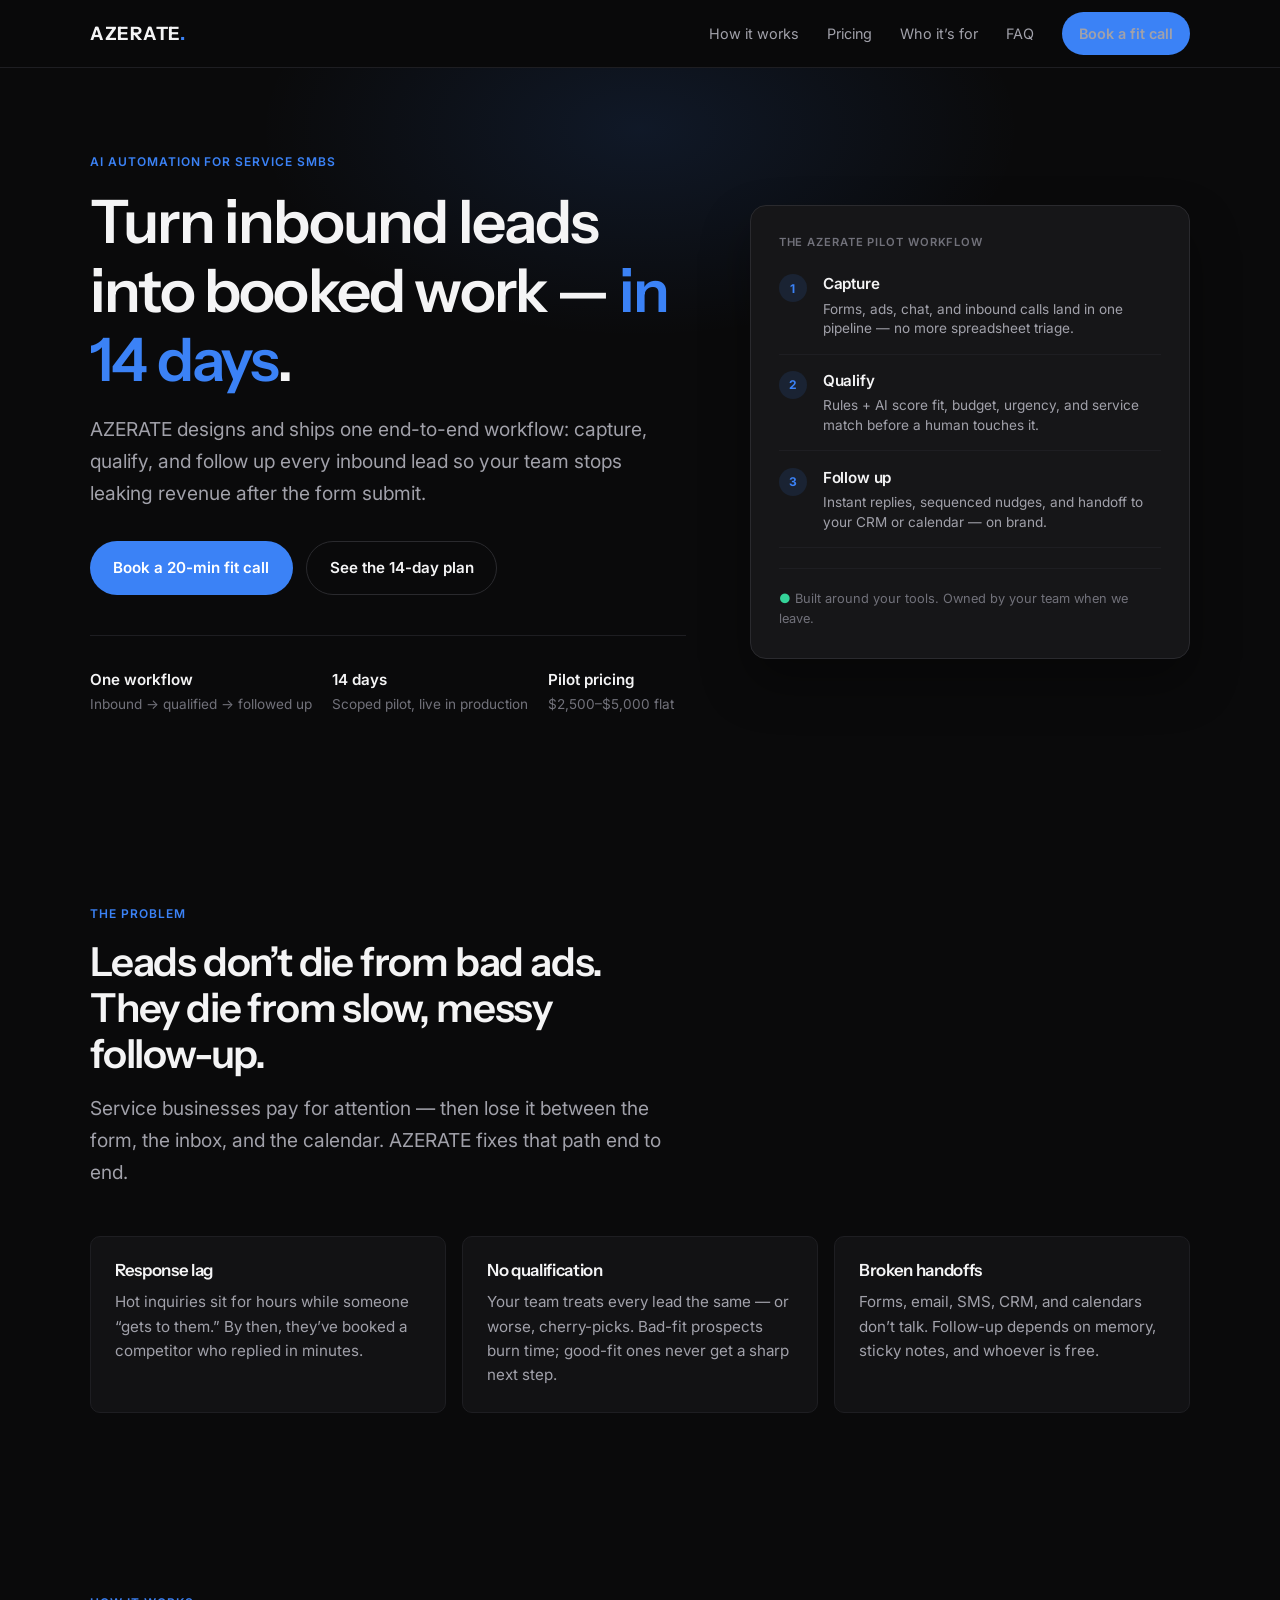
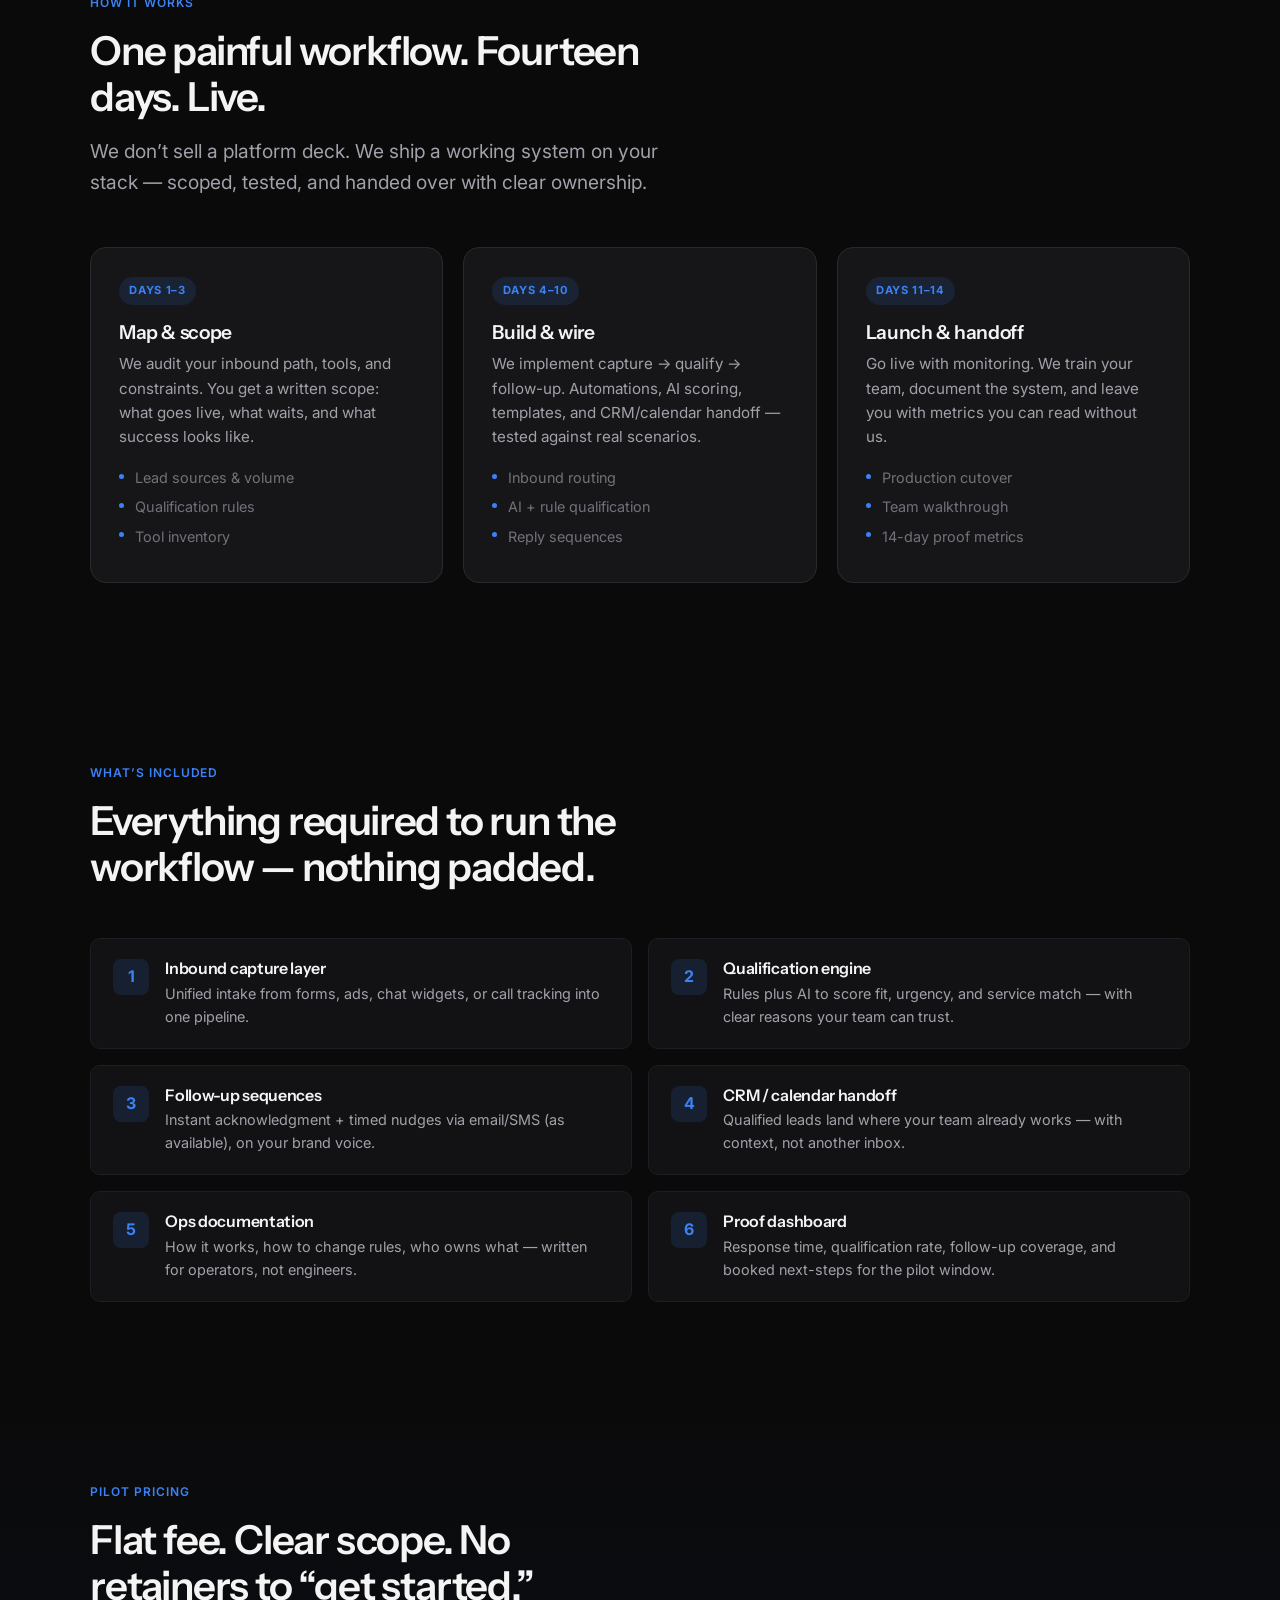
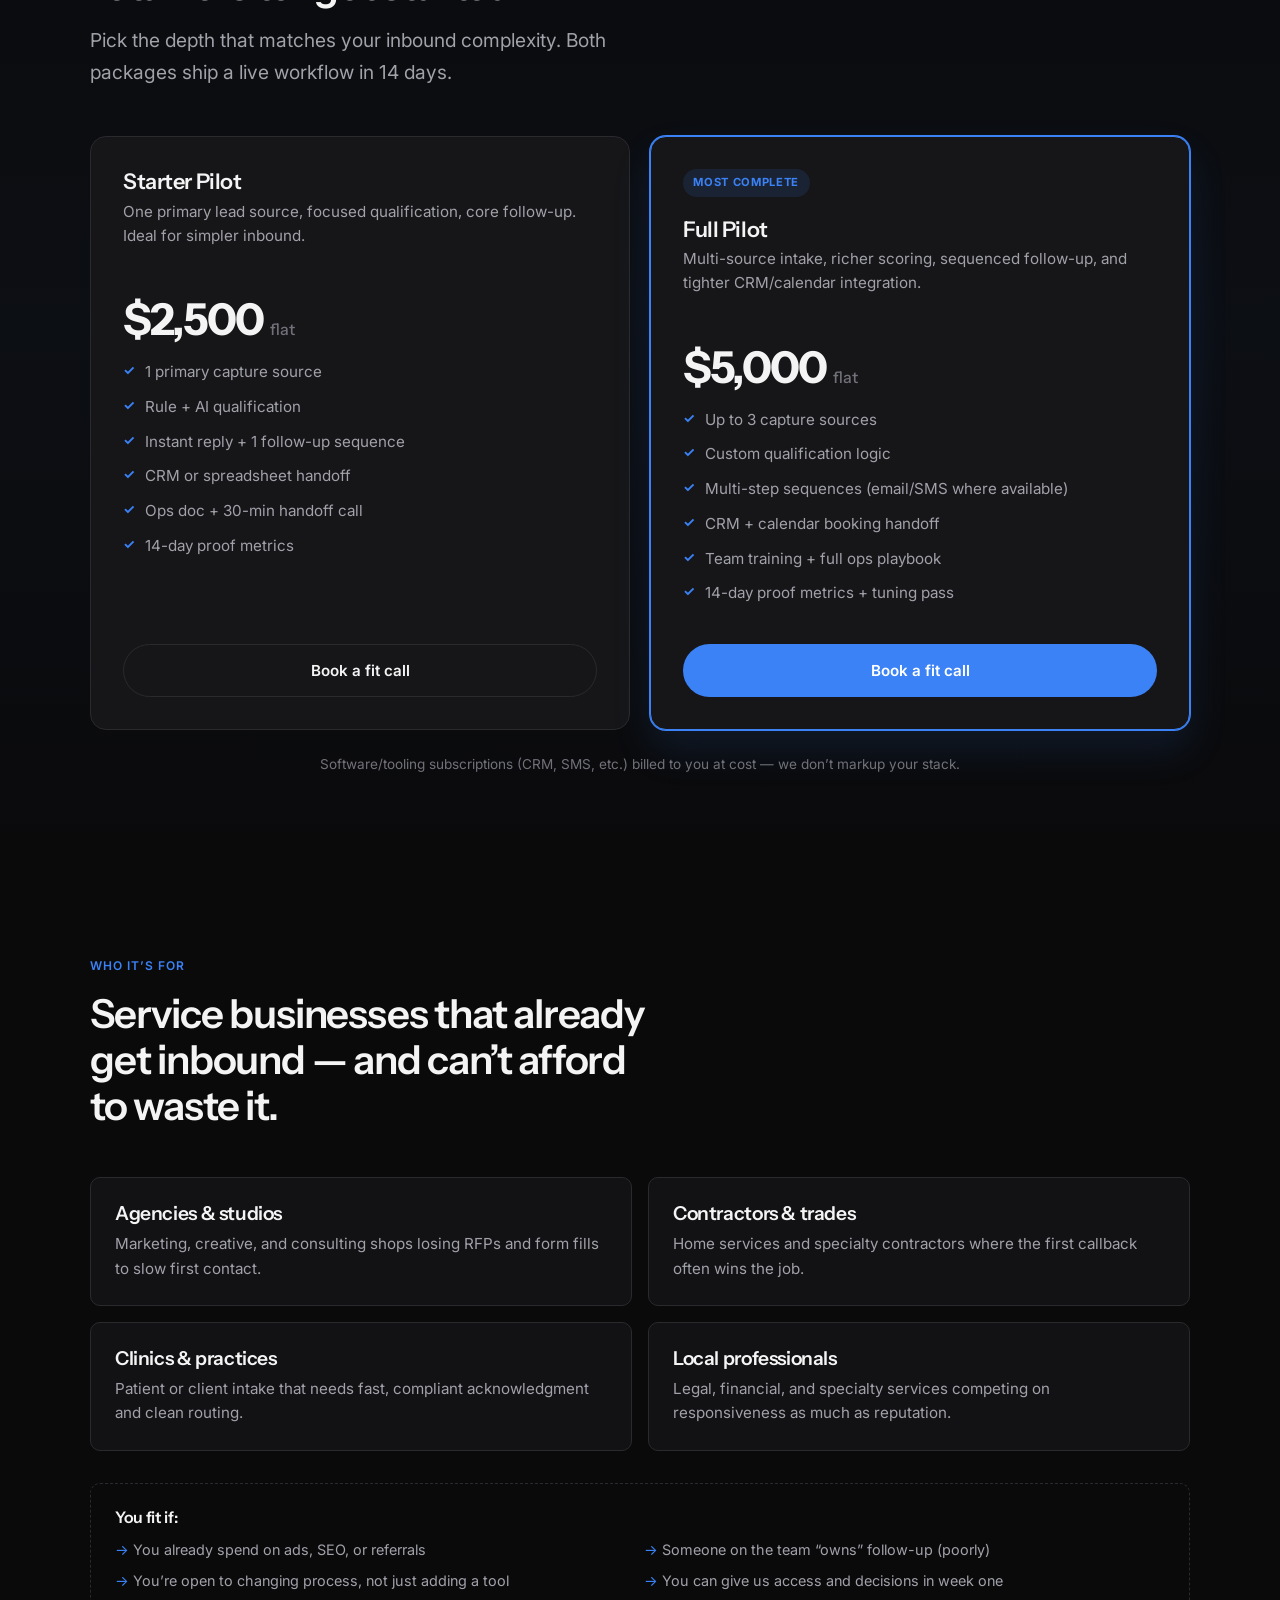
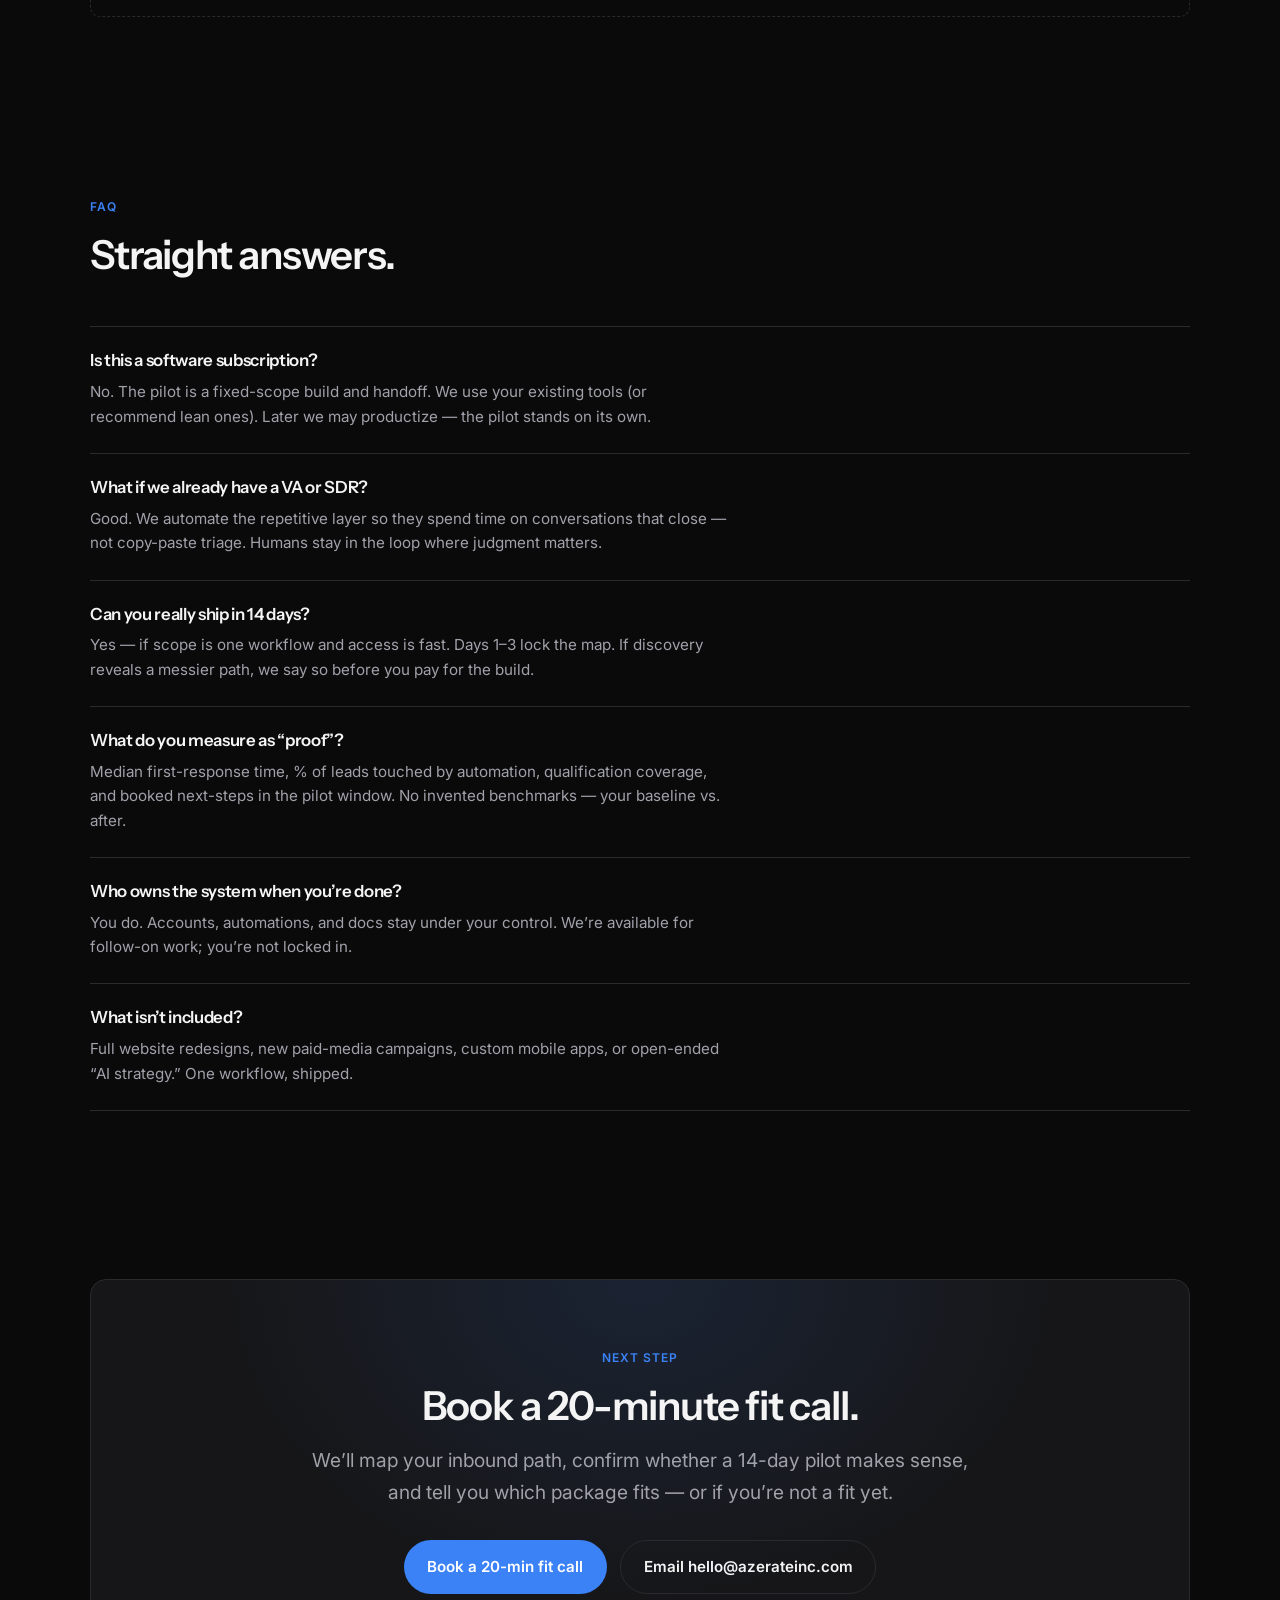
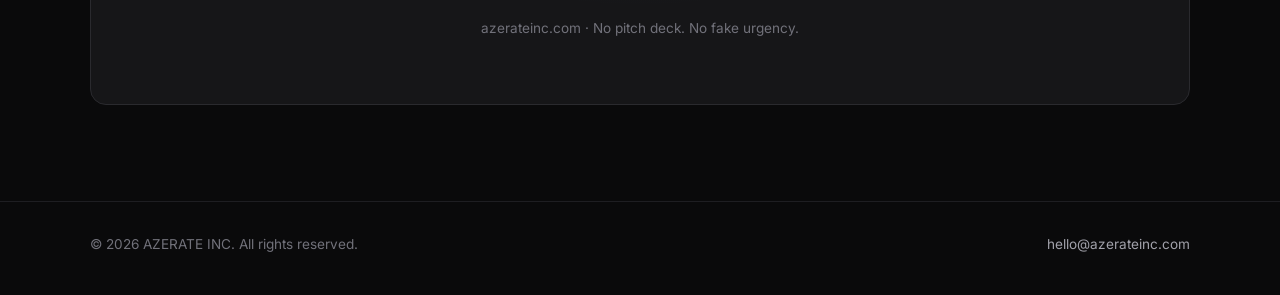
==== index.html @ b761792d "Launch AZERATE INC landing page 14-day inbound lead automation pilot offer for service SMBs." ====
<!DOCTYPE html>
<html lang="en">
<head>
  <meta charset="UTF-8" />
  <meta name="viewport" content="width=device-width, initial-scale=1" />
  <title>AZERATE — AI lead automation for service businesses</title>
  <meta name="description" content="AZERATE builds end-to-end inbound lead capture, qualification, and follow-up automation for service SMBs — live in 14 days." />
  <meta name="theme-color" content="#0a0a0b" />
  <link rel="preconnect" href="https://fonts.googleapis.com" />
  <link rel="preconnect" href="https://fonts.gstatic.com" crossorigin />
  <link href="https://fonts.googleapis.com/css2?family=Instrument+Sans:wght@500;600;700&family=Inter:wght@400;500;600;700&display=swap" rel="stylesheet" />
  <link rel="stylesheet" href="styles.css" />
  <link rel="icon" href="data:image/svg+xml,%3Csvg xmlns='http://www.w3.org/2000/svg' viewBox='0 0 32 32'%3E%3Crect width='32' height='32' rx='8' fill='%230a0a0b'/%3E%3Ctext x='16' y='22' text-anchor='middle' font-family='system-ui,sans-serif' font-weight='700' font-size='16' fill='%233b82f6'%3EA%3C/text%3E%3C/svg%3E" />
</head>
<body>
  <header class="nav">
    <div class="nav-inner">
      <a class="logo" href="#">AZERATE<span>.</span></a>
      <nav class="nav-links" aria-label="Primary">
        <a href="#how">How it works</a>
        <a href="#pricing">Pricing</a>
        <a href="#who">Who it’s for</a>
        <a href="#faq">FAQ</a>
        <a class="btn btn-primary btn-sm nav-cta" href="mailto:hello@azerateinc.com?subject=Fit%20call%20request">Book a fit call</a>
      </nav>
    </div>
  </header>

  <main>
    <section class="hero">
      <div class="wrap hero-grid">
        <div>
          <p class="eyebrow">AI automation for service SMBs</p>
          <h1>Turn inbound leads into booked work — <em>in 14 days</em>.</h1>
          <p class="lede">
            AZERATE designs and ships one end-to-end workflow: capture, qualify, and follow up every inbound lead so your team stops leaking revenue after the form submit.
          </p>
          <div class="btn-row">
            <a class="btn btn-primary" href="mailto:hello@azerateinc.com?subject=Book%20a%2020-min%20fit%20call">Book a 20-min fit call</a>
            <a class="btn btn-ghost" href="#how">See the 14-day plan</a>
          </div>
          <div class="hero-meta">
            <div class="hero-meta-item">
              <strong>One workflow</strong>
              Inbound → qualified → followed up
            </div>
            <div class="hero-meta-item">
              <strong>14 days</strong>
              Scoped pilot, live in production
            </div>
            <div class="hero-meta-item">
              <strong>Pilot pricing</strong>
              $2,500–$5,000 flat
            </div>
          </div>
        </div>

        <aside class="hero-card" aria-label="What we automate">
          <p class="hero-card-label">The AZERATE pilot workflow</p>
          <div class="flow-step">
            <div class="flow-num">1</div>
            <div>
              <h4>Capture</h4>
              <p>Forms, ads, chat, and inbound calls land in one pipeline — no more spreadsheet triage.</p>
            </div>
          </div>
          <div class="flow-step">
            <div class="flow-num">2</div>
            <div>
              <h4>Qualify</h4>
              <p>Rules + AI score fit, budget, urgency, and service match before a human touches it.</p>
            </div>
          </div>
          <div class="flow-step">
            <div class="flow-num">3</div>
            <div>
              <h4>Follow up</h4>
              <p>Instant replies, sequenced nudges, and handoff to your CRM or calendar — on brand.</p>
            </div>
          </div>
          <p class="hero-card-note"><span>●</span> Built around your tools. Owned by your team when we leave.</p>
        </aside>
      </div>
    </section>

    <section class="section" id="problem">
      <div class="wrap">
        <div class="section-header">
          <p class="eyebrow">The problem</p>
          <h2>Leads don’t die from bad ads. They die from slow, messy follow-up.</h2>
          <p class="lede">Service businesses pay for attention — then lose it between the form, the inbox, and the calendar. AZERATE fixes that path end to end.</p>
        </div>
        <div class="problem-grid">
          <article class="problem-card">
            <h3>Response lag</h3>
            <p>Hot inquiries sit for hours while someone “gets to them.” By then, they’ve booked a competitor who replied in minutes.</p>
          </article>
          <article class="problem-card">
            <h3>No qualification</h3>
            <p>Your team treats every lead the same — or worse, cherry-picks. Bad-fit prospects burn time; good-fit ones never get a sharp next step.</p>
          </article>
          <article class="problem-card">
            <h3>Broken handoffs</h3>
            <p>Forms, email, SMS, CRM, and calendars don’t talk. Follow-up depends on memory, sticky notes, and whoever is free.</p>
          </article>
        </div>
      </div>
    </section>

    <section class="section" id="how">
      <div class="wrap">
        <div class="section-header">
          <p class="eyebrow">How it works</p>
          <h2>One painful workflow. Fourteen days. Live.</h2>
          <p class="lede">We don’t sell a platform deck. We ship a working system on your stack — scoped, tested, and handed over with clear ownership.</p>
        </div>
        <div class="steps">
          <article class="step">
            <span class="step-day">Days 1–3</span>
            <h3>Map &amp; scope</h3>
            <p>We audit your inbound path, tools, and constraints. You get a written scope: what goes live, what waits, and what success looks like.</p>
            <ul>
              <li>Lead sources &amp; volume</li>
              <li>Qualification rules</li>
              <li>Tool inventory</li>
            </ul>
          </article>
          <article class="step">
            <span class="step-day">Days 4–10</span>
            <h3>Build &amp; wire</h3>
            <p>We implement capture → qualify → follow-up. Automations, AI scoring, templates, and CRM/calendar handoff — tested against real scenarios.</p>
            <ul>
              <li>Inbound routing</li>
              <li>AI + rule qualification</li>
              <li>Reply sequences</li>
            </ul>
          </article>
          <article class="step">
            <span class="step-day">Days 11–14</span>
            <h3>Launch &amp; handoff</h3>
            <p>Go live with monitoring. We train your team, document the system, and leave you with metrics you can read without us.</p>
            <ul>
              <li>Production cutover</li>
              <li>Team walkthrough</li>
              <li>14-day proof metrics</li>
            </ul>
          </article>
        </div>
      </div>
    </section>

    <section class="section" id="included">
      <div class="wrap">
        <div class="section-header">
          <p class="eyebrow">What’s included</p>
          <h2>Everything required to run the workflow — nothing padded.</h2>
        </div>
        <div class="included-grid">
          <div class="included-item">
            <div class="included-icon" aria-hidden="true">1</div>
            <div>
              <h3>Inbound capture layer</h3>
              <p>Unified intake from forms, ads, chat widgets, or call tracking into one pipeline.</p>
            </div>
          </div>
          <div class="included-item">
            <div class="included-icon" aria-hidden="true">2</div>
            <div>
              <h3>Qualification engine</h3>
              <p>Rules plus AI to score fit, urgency, and service match — with clear reasons your team can trust.</p>
            </div>
          </div>
          <div class="included-item">
            <div class="included-icon" aria-hidden="true">3</div>
            <div>
              <h3>Follow-up sequences</h3>
              <p>Instant acknowledgment + timed nudges via email/SMS (as available), on your brand voice.</p>
            </div>
          </div>
          <div class="included-item">
            <div class="included-icon" aria-hidden="true">4</div>
            <div>
              <h3>CRM / calendar handoff</h3>
              <p>Qualified leads land where your team already works — with context, not another inbox.</p>
            </div>
          </div>
          <div class="included-item">
            <div class="included-icon" aria-hidden="true">5</div>
            <div>
              <h3>Ops documentation</h3>
              <p>How it works, how to change rules, who owns what — written for operators, not engineers.</p>
            </div>
          </div>
          <div class="included-item">
            <div class="included-icon" aria-hidden="true">6</div>
            <div>
              <h3>Proof dashboard</h3>
              <p>Response time, qualification rate, follow-up coverage, and booked next-steps for the pilot window.</p>
            </div>
          </div>
        </div>
      </div>
    </section>

    <section class="section pricing" id="pricing">
      <div class="wrap">
        <div class="section-header">
          <p class="eyebrow">Pilot pricing</p>
          <h2>Flat fee. Clear scope. No retainers to “get started.”</h2>
          <p class="lede">Pick the depth that matches your inbound complexity. Both packages ship a live workflow in 14 days.</p>
        </div>
        <div class="pricing-grid">
          <article class="price-card">
            <h3>Starter Pilot</h3>
            <p class="price-desc">One primary lead source, focused qualification, core follow-up. Ideal for simpler inbound.</p>
            <p class="price-amount">$2,500 <span>flat</span></p>
            <ul class="price-features">
              <li>1 primary capture source</li>
              <li>Rule + AI qualification</li>
              <li>Instant reply + 1 follow-up sequence</li>
              <li>CRM or spreadsheet handoff</li>
              <li>Ops doc + 30-min handoff call</li>
              <li>14-day proof metrics</li>
            </ul>
            <a class="btn btn-ghost" href="mailto:hello@azerateinc.com?subject=Starter%20Pilot%20%E2%80%94%20fit%20call">Book a fit call</a>
          </article>
          <article class="price-card featured">
            <span class="price-badge">Most complete</span>
            <h3>Full Pilot</h3>
            <p class="price-desc">Multi-source intake, richer scoring, sequenced follow-up, and tighter CRM/calendar integration.</p>
            <p class="price-amount">$5,000 <span>flat</span></p>
            <ul class="price-features">
              <li>Up to 3 capture sources</li>
              <li>Custom qualification logic</li>
              <li>Multi-step sequences (email/SMS where available)</li>
              <li>CRM + calendar booking handoff</li>
              <li>Team training + full ops playbook</li>
              <li>14-day proof metrics + tuning pass</li>
            </ul>
            <a class="btn btn-primary" href="mailto:hello@azerateinc.com?subject=Full%20Pilot%20%E2%80%94%20fit%20call">Book a fit call</a>
          </article>
        </div>
        <p class="price-note">Software/tooling subscriptions (CRM, SMS, etc.) billed to you at cost — we don’t markup your stack.</p>
      </div>
    </section>

    <section class="section" id="who">
      <div class="wrap">
        <div class="section-header">
          <p class="eyebrow">Who it’s for</p>
          <h2>Service businesses that already get inbound — and can’t afford to waste it.</h2>
        </div>
        <div class="audience-grid">
          <article class="audience-card">
            <h3>Agencies &amp; studios</h3>
            <p>Marketing, creative, and consulting shops losing RFPs and form fills to slow first contact.</p>
          </article>
          <article class="audience-card">
            <h3>Contractors &amp; trades</h3>
            <p>Home services and specialty contractors where the first callback often wins the job.</p>
          </article>
          <article class="audience-card">
            <h3>Clinics &amp; practices</h3>
            <p>Patient or client intake that needs fast, compliant acknowledgment and clean routing.</p>
          </article>
          <article class="audience-card">
            <h3>Local professionals</h3>
            <p>Legal, financial, and specialty services competing on responsiveness as much as reputation.</p>
          </article>
        </div>
        <div class="audience-fit">
          <h3>You fit if:</h3>
          <ul>
            <li>You already spend on ads, SEO, or referrals</li>
            <li>Someone on the team “owns” follow-up (poorly)</li>
            <li>You’re open to changing process, not just adding a tool</li>
            <li>You can give us access and decisions in week one</li>
          </ul>
        </div>
      </div>
    </section>

    <section class="section" id="faq">
      <div class="wrap">
        <div class="section-header">
          <p class="eyebrow">FAQ</p>
          <h2>Straight answers.</h2>
        </div>
        <div class="faq-list">
          <article class="faq-item">
            <h3>Is this a software subscription?</h3>
            <p>No. The pilot is a fixed-scope build and handoff. We use your existing tools (or recommend lean ones). Later we may productize — the pilot stands on its own.</p>
          </article>
          <article class="faq-item">
            <h3>What if we already have a VA or SDR?</h3>
            <p>Good. We automate the repetitive layer so they spend time on conversations that close — not copy-paste triage. Humans stay in the loop where judgment matters.</p>
          </article>
          <article class="faq-item">
            <h3>Can you really ship in 14 days?</h3>
            <p>Yes — if scope is one workflow and access is fast. Days 1–3 lock the map. If discovery reveals a messier path, we say so before you pay for the build.</p>
          </article>
          <article class="faq-item">
            <h3>What do you measure as “proof”?</h3>
            <p>Median first-response time, % of leads touched by automation, qualification coverage, and booked next-steps in the pilot window. No invented benchmarks — your baseline vs. after.</p>
          </article>
          <article class="faq-item">
            <h3>Who owns the system when you’re done?</h3>
            <p>You do. Accounts, automations, and docs stay under your control. We’re available for follow-on work; you’re not locked in.</p>
          </article>
          <article class="faq-item">
            <h3>What isn’t included?</h3>
            <p>Full website redesigns, new paid-media campaigns, custom mobile apps, or open-ended “AI strategy.” One workflow, shipped.</p>
          </article>
        </div>
      </div>
    </section>

    <section class="final-cta">
      <div class="wrap">
        <div class="final-cta-box">
          <p class="eyebrow">Next step</p>
          <h2>Book a 20-minute fit call.</h2>
          <p class="lede">We’ll map your inbound path, confirm whether a 14-day pilot makes sense, and tell you which package fits — or if you’re not a fit yet.</p>
          <div class="btn-row">
            <a class="btn btn-primary" href="mailto:hello@azerateinc.com?subject=Book%20a%2020-min%20fit%20call">Book a 20-min fit call</a>
            <a class="btn btn-ghost" href="mailto:hello@azerateinc.com?subject=Quick%20question%20about%20AZERATE">Email hello@azerateinc.com</a>
          </div>
          <p class="final-note">azerateinc.com · No pitch deck. No fake urgency.</p>
        </div>
      </div>
    </section>
  </main>

  <footer class="footer">
    <div class="wrap footer-inner">
      <p>© 2026 AZERATE INC. All rights reserved.</p>
      <p><a href="mailto:hello@azerateinc.com">hello@azerateinc.com</a></p>
    </div>
  </footer>
</body>
</html>
---- styles.css ----
/* AZERATE — Day-1 landing styles */
:root {
  --bg: #0a0a0b;
  --bg-elevated: #121214;
  --bg-card: #161618;
  --border: #2a2a2e;
  --border-subtle: #1e1e22;
  --text: #f4f4f5;
  --text-muted: #a1a1aa;
  --text-dim: #71717a;
  --accent: #3b82f6;
  --accent-hover: #60a5fa;
  --accent-dim: rgba(59, 130, 246, 0.12);
  --accent-glow: rgba(59, 130, 246, 0.25);
  --success: #34d399;
  --font-sans: "Inter", system-ui, -apple-system, BlinkMacSystemFont, "Segoe UI", sans-serif;
  --font-display: "Instrument Sans", "Inter", system-ui, sans-serif;
  --radius: 10px;
  --radius-lg: 16px;
  --max: 1100px;
  --nav-h: 68px;
}

*,
*::before,
*::after {
  box-sizing: border-box;
  margin: 0;
  padding: 0;
}

html {
  scroll-behavior: smooth;
  -webkit-font-smoothing: antialiased;
  -moz-osx-font-smoothing: grayscale;
}

body {
  font-family: var(--font-sans);
  background: var(--bg);
  color: var(--text);
  line-height: 1.6;
  font-size: 16px;
  min-height: 100vh;
}

img {
  max-width: 100%;
  display: block;
}

a {
  color: inherit;
  text-decoration: none;
}

ul {
  list-style: none;
}

/* Typography */
h1, h2, h3 {
  font-family: var(--font-display);
  font-weight: 600;
  letter-spacing: -0.03em;
  line-height: 1.15;
}

h1 {
  font-size: clamp(2.35rem, 5.5vw, 3.75rem);
}

h2 {
  font-size: clamp(1.75rem, 3.5vw, 2.5rem);
}

h3 {
  font-size: 1.2rem;
  letter-spacing: -0.02em;
}

.lede {
  font-size: clamp(1.05rem, 2vw, 1.2rem);
  color: var(--text-muted);
  max-width: 36em;
  line-height: 1.65;
}

.eyebrow {
  display: inline-block;
  font-size: 0.75rem;
  font-weight: 600;
  letter-spacing: 0.08em;
  text-transform: uppercase;
  color: var(--accent);
  margin-bottom: 1rem;
}

/* Layout */
.wrap {
  width: min(100% - 2.5rem, var(--max));
  margin-inline: auto;
}

.section {
  padding: 5.5rem 0;
}

.section-tight {
  padding: 4rem 0;
}

.section-header {
  margin-bottom: 3rem;
  max-width: 36em;
}

.section-header .lede {
  margin-top: 1rem;
}

/* Nav */
.nav {
  position: sticky;
  top: 0;
  z-index: 50;
  height: var(--nav-h);
  display: flex;
  align-items: center;
  background: rgba(10, 10, 11, 0.85);
  backdrop-filter: blur(12px);
  border-bottom: 1px solid var(--border-subtle);
}

.nav-inner {
  display: flex;
  align-items: center;
  justify-content: space-between;
  width: min(100% - 2.5rem, var(--max));
  margin-inline: auto;
}

.logo {
  font-family: var(--font-display);
  font-weight: 700;
  font-size: 1.15rem;
  letter-spacing: 0.04em;
  color: var(--text);
}

.logo span {
  color: var(--accent);
}

.nav-links {
  display: flex;
  align-items: center;
  gap: 1.75rem;
}

.nav-links a {
  font-size: 0.9rem;
  color: var(--text-muted);
  transition: color 0.15s ease;
}

.nav-links a:hover {
  color: var(--text);
}

.nav-cta {
  display: none;
}

@media (min-width: 768px) {
  .nav-cta {
    display: inline-flex;
  }
}

@media (max-width: 767px) {
  .nav-links a:not(.btn) {
    display: none;
  }
}

/* Buttons */
.btn {
  display: inline-flex;
  align-items: center;
  justify-content: center;
  gap: 0.5rem;
  font-family: inherit;
  font-size: 0.95rem;
  font-weight: 600;
  padding: 0.85rem 1.4rem;
  border-radius: 999px;
  border: 1px solid transparent;
  cursor: pointer;
  transition: background 0.15s ease, border-color 0.15s ease, color 0.15s ease, box-shadow 0.15s ease;
  white-space: nowrap;
}

.btn-primary {
  background: var(--accent);
  color: #fff;
  box-shadow: 0 0 0 0 var(--accent-glow);
}

.btn-primary:hover {
  background: var(--accent-hover);
  box-shadow: 0 0 24px var(--accent-glow);
}

.btn-ghost {
  background: transparent;
  color: var(--text);
  border-color: var(--border);
}

.btn-ghost:hover {
  border-color: var(--text-dim);
  background: var(--bg-elevated);
}

.btn-sm {
  padding: 0.55rem 1rem;
  font-size: 0.85rem;
}

.btn-row {
  display: flex;
  flex-wrap: wrap;
  gap: 0.85rem;
  margin-top: 2rem;
}

/* Hero */
.hero {
  position: relative;
  padding: 5rem 0 6rem;
  overflow: hidden;
}

.hero::before {
  content: "";
  position: absolute;
  inset: -20% 20% auto;
  height: 420px;
  background: radial-gradient(ellipse at center, var(--accent-dim) 0%, transparent 70%);
  pointer-events: none;
  z-index: 0;
}

.hero .wrap {
  position: relative;
  z-index: 1;
}

.hero-grid {
  display: grid;
  gap: 3rem;
  align-items: center;
}

@media (min-width: 900px) {
  .hero-grid {
    grid-template-columns: 1.15fr 0.85fr;
    gap: 4rem;
  }
}

.hero h1 {
  margin-bottom: 1.25rem;
}

.hero h1 em {
  font-style: normal;
  color: var(--accent);
}

.hero-meta {
  display: flex;
  flex-wrap: wrap;
  gap: 1.25rem;
  margin-top: 2.5rem;
  padding-top: 2rem;
  border-top: 1px solid var(--border-subtle);
}

.hero-meta-item {
  font-size: 0.85rem;
  color: var(--text-dim);
}

.hero-meta-item strong {
  display: block;
  color: var(--text);
  font-weight: 600;
  font-size: 0.95rem;
  margin-bottom: 0.15rem;
}

/* Hero card */
.hero-card {
  background: var(--bg-card);
  border: 1px solid var(--border);
  border-radius: var(--radius-lg);
  padding: 1.75rem;
  box-shadow: 0 24px 48px rgba(0, 0, 0, 0.35);
}

.hero-card-label {
  font-size: 0.7rem;
  font-weight: 600;
  letter-spacing: 0.08em;
  text-transform: uppercase;
  color: var(--text-dim);
  margin-bottom: 1.25rem;
}

.flow-step {
  display: flex;
  gap: 1rem;
  padding: 0.9rem 0;
  border-bottom: 1px solid var(--border-subtle);
}

.flow-step:last-child {
  border-bottom: none;
  padding-bottom: 0;
}

.flow-step:first-of-type {
  padding-top: 0;
}

.flow-num {
  flex-shrink: 0;
  width: 28px;
  height: 28px;
  border-radius: 50%;
  background: var(--accent-dim);
  color: var(--accent);
  font-size: 0.75rem;
  font-weight: 700;
  display: flex;
  align-items: center;
  justify-content: center;
  margin-top: 2px;
}

.flow-step h4 {
  font-size: 0.95rem;
  font-weight: 600;
  margin-bottom: 0.2rem;
  letter-spacing: -0.01em;
}

.flow-step p {
  font-size: 0.85rem;
  color: var(--text-muted);
  line-height: 1.45;
}

.hero-card-note {
  margin-top: 1.25rem;
  padding-top: 1.25rem;
  border-top: 1px solid var(--border-subtle);
  font-size: 0.8rem;
  color: var(--text-dim);
}

.hero-card-note span {
  color: var(--success);
  font-weight: 600;
}

/* Problem */
.problem-grid {
  display: grid;
  gap: 1rem;
}

@media (min-width: 700px) {
  .problem-grid {
    grid-template-columns: repeat(3, 1fr);
  }
}

.problem-card {
  background: var(--bg-elevated);
  border: 1px solid var(--border-subtle);
  border-radius: var(--radius);
  padding: 1.5rem;
}

.problem-card h3 {
  margin-bottom: 0.6rem;
  font-size: 1.05rem;
}

.problem-card p {
  font-size: 0.95rem;
  color: var(--text-muted);
}

/* How it works */
.steps {
  display: grid;
  gap: 1.25rem;
  counter-reset: step;
}

@media (min-width: 800px) {
  .steps {
    grid-template-columns: repeat(3, 1fr);
  }
}

.step {
  position: relative;
  background: var(--bg-card);
  border: 1px solid var(--border);
  border-radius: var(--radius-lg);
  padding: 1.75rem;
}

.step::before {
  counter-increment: step;
  content: "Day " counter(step) "–" counter(step);
  display: none;
}

.step-day {
  display: inline-block;
  font-size: 0.7rem;
  font-weight: 700;
  letter-spacing: 0.06em;
  text-transform: uppercase;
  color: var(--accent);
  background: var(--accent-dim);
  padding: 0.3rem 0.65rem;
  border-radius: 999px;
  margin-bottom: 1rem;
}

.step h3 {
  margin-bottom: 0.6rem;
}

.step p {
  font-size: 0.95rem;
  color: var(--text-muted);
}

.step ul {
  margin-top: 1rem;
}

.step li {
  position: relative;
  padding-left: 1rem;
  font-size: 0.9rem;
  color: var(--text-dim);
  margin-bottom: 0.4rem;
}

.step li::before {
  content: "";
  position: absolute;
  left: 0;
  top: 0.55em;
  width: 5px;
  height: 5px;
  border-radius: 50%;
  background: var(--accent);
}

/* Included */
.included-grid {
  display: grid;
  gap: 1rem;
}

@media (min-width: 700px) {
  .included-grid {
    grid-template-columns: 1fr 1fr;
  }
}

.included-item {
  display: flex;
  gap: 1rem;
  padding: 1.25rem 1.4rem;
  background: var(--bg-elevated);
  border: 1px solid var(--border-subtle);
  border-radius: var(--radius);
}

.included-icon {
  flex-shrink: 0;
  width: 36px;
  height: 36px;
  border-radius: 8px;
  background: var(--accent-dim);
  color: var(--accent);
  display: flex;
  align-items: center;
  justify-content: center;
  font-size: 1rem;
  font-weight: 700;
}

.included-item h3 {
  font-size: 1rem;
  margin-bottom: 0.25rem;
}

.included-item p {
  font-size: 0.9rem;
  color: var(--text-muted);
}

/* Pricing */
.pricing {
  background: linear-gradient(180deg, transparent, rgba(59, 130, 246, 0.04), transparent);
}

.pricing-grid {
  display: grid;
  gap: 1.25rem;
  align-items: stretch;
}

@media (min-width: 800px) {
  .pricing-grid {
    grid-template-columns: 1fr 1fr;
  }
}

.price-card {
  background: var(--bg-card);
  border: 1px solid var(--border);
  border-radius: var(--radius-lg);
  padding: 2rem;
  display: flex;
  flex-direction: column;
}

.price-card.featured {
  border-color: var(--accent);
  box-shadow: 0 0 0 1px var(--accent), 0 20px 40px rgba(59, 130, 246, 0.12);
}

.price-badge {
  display: inline-block;
  align-self: flex-start;
  font-size: 0.7rem;
  font-weight: 700;
  letter-spacing: 0.06em;
  text-transform: uppercase;
  color: var(--accent);
  background: var(--accent-dim);
  padding: 0.3rem 0.65rem;
  border-radius: 999px;
  margin-bottom: 1.25rem;
}

.price-card h3 {
  font-size: 1.35rem;
  margin-bottom: 0.35rem;
}

.price-amount {
  font-family: var(--font-display);
  font-size: 2.75rem;
  font-weight: 700;
  letter-spacing: -0.04em;
  margin: 0.75rem 0 0.35rem;
}

.price-amount span {
  font-size: 1rem;
  font-weight: 500;
  color: var(--text-dim);
  letter-spacing: 0;
}

.price-desc {
  font-size: 0.95rem;
  color: var(--text-muted);
  margin-bottom: 1.5rem;
}

.price-features {
  flex: 1;
  margin-bottom: 1.75rem;
}

.price-features li {
  position: relative;
  padding-left: 1.4rem;
  font-size: 0.95rem;
  color: var(--text-muted);
  margin-bottom: 0.65rem;
}

.price-features li::before {
  content: "✓";
  position: absolute;
  left: 0;
  color: var(--accent);
  font-weight: 700;
  font-size: 0.85rem;
}

.price-note {
  margin-top: 1.5rem;
  font-size: 0.85rem;
  color: var(--text-dim);
  text-align: center;
}

/* Audience */
.audience-grid {
  display: grid;
  gap: 1rem;
}

@media (min-width: 700px) {
  .audience-grid {
    grid-template-columns: repeat(2, 1fr);
  }
}

.audience-card {
  border: 1px solid var(--border);
  border-radius: var(--radius);
  padding: 1.5rem;
  background: var(--bg-elevated);
}

.audience-card h3 {
  margin-bottom: 0.5rem;
}

.audience-card p {
  font-size: 0.95rem;
  color: var(--text-muted);
}

.audience-fit {
  margin-top: 2rem;
  padding: 1.5rem;
  border-radius: var(--radius);
  border: 1px dashed var(--border);
  background: transparent;
}

.audience-fit h3 {
  font-size: 1rem;
  margin-bottom: 0.75rem;
}

.audience-fit ul {
  display: grid;
  gap: 0.5rem;
}

@media (min-width: 700px) {
  .audience-fit ul {
    grid-template-columns: 1fr 1fr;
  }
}

.audience-fit li {
  font-size: 0.9rem;
  color: var(--text-muted);
  padding-left: 1.15rem;
  position: relative;
}

.audience-fit li::before {
  content: "→";
  position: absolute;
  left: 0;
  color: var(--accent);
}

/* FAQ */
.faq-list {
  display: grid;
  gap: 0;
  border-top: 1px solid var(--border);
}

.faq-item {
  border-bottom: 1px solid var(--border);
  padding: 1.5rem 0;
}

.faq-item h3 {
  font-size: 1.05rem;
  margin-bottom: 0.6rem;
}

.faq-item p {
  font-size: 0.95rem;
  color: var(--text-muted);
  max-width: 42em;
}

/* Final CTA */
.final-cta {
  padding: 5rem 0 6rem;
}

.final-cta-box {
  background: var(--bg-card);
  border: 1px solid var(--border);
  border-radius: var(--radius-lg);
  padding: clamp(2.5rem, 5vw, 4rem);
  text-align: center;
  position: relative;
  overflow: hidden;
}

.final-cta-box::before {
  content: "";
  position: absolute;
  inset: 0;
  background: radial-gradient(ellipse at 50% 0%, var(--accent-dim), transparent 55%);
  pointer-events: none;
}

.final-cta-box > * {
  position: relative;
}

.final-cta-box h2 {
  margin-bottom: 1rem;
}

.final-cta-box .lede {
  margin-inline: auto;
}

.final-cta-box .btn-row {
  justify-content: center;
}

.final-note {
  margin-top: 1.5rem;
  font-size: 0.85rem;
  color: var(--text-dim);
}

/* Footer */
.footer {
  border-top: 1px solid var(--border-subtle);
  padding: 2rem 0 2.5rem;
}

.footer-inner {
  display: flex;
  flex-wrap: wrap;
  gap: 1rem;
  justify-content: space-between;
  align-items: center;
}

.footer p {
  font-size: 0.85rem;
  color: var(--text-dim);
}

.footer a {
  color: var(--text-muted);
  transition: color 0.15s ease;
}

.footer a:hover {
  color: var(--accent);
}

/* Utility */
.sr-only {
  position: absolute;
  width: 1px;
  height: 1px;
  padding: 0;
  margin: -1px;
  overflow: hidden;
  clip: rect(0, 0, 0, 0);
  border: 0;
}
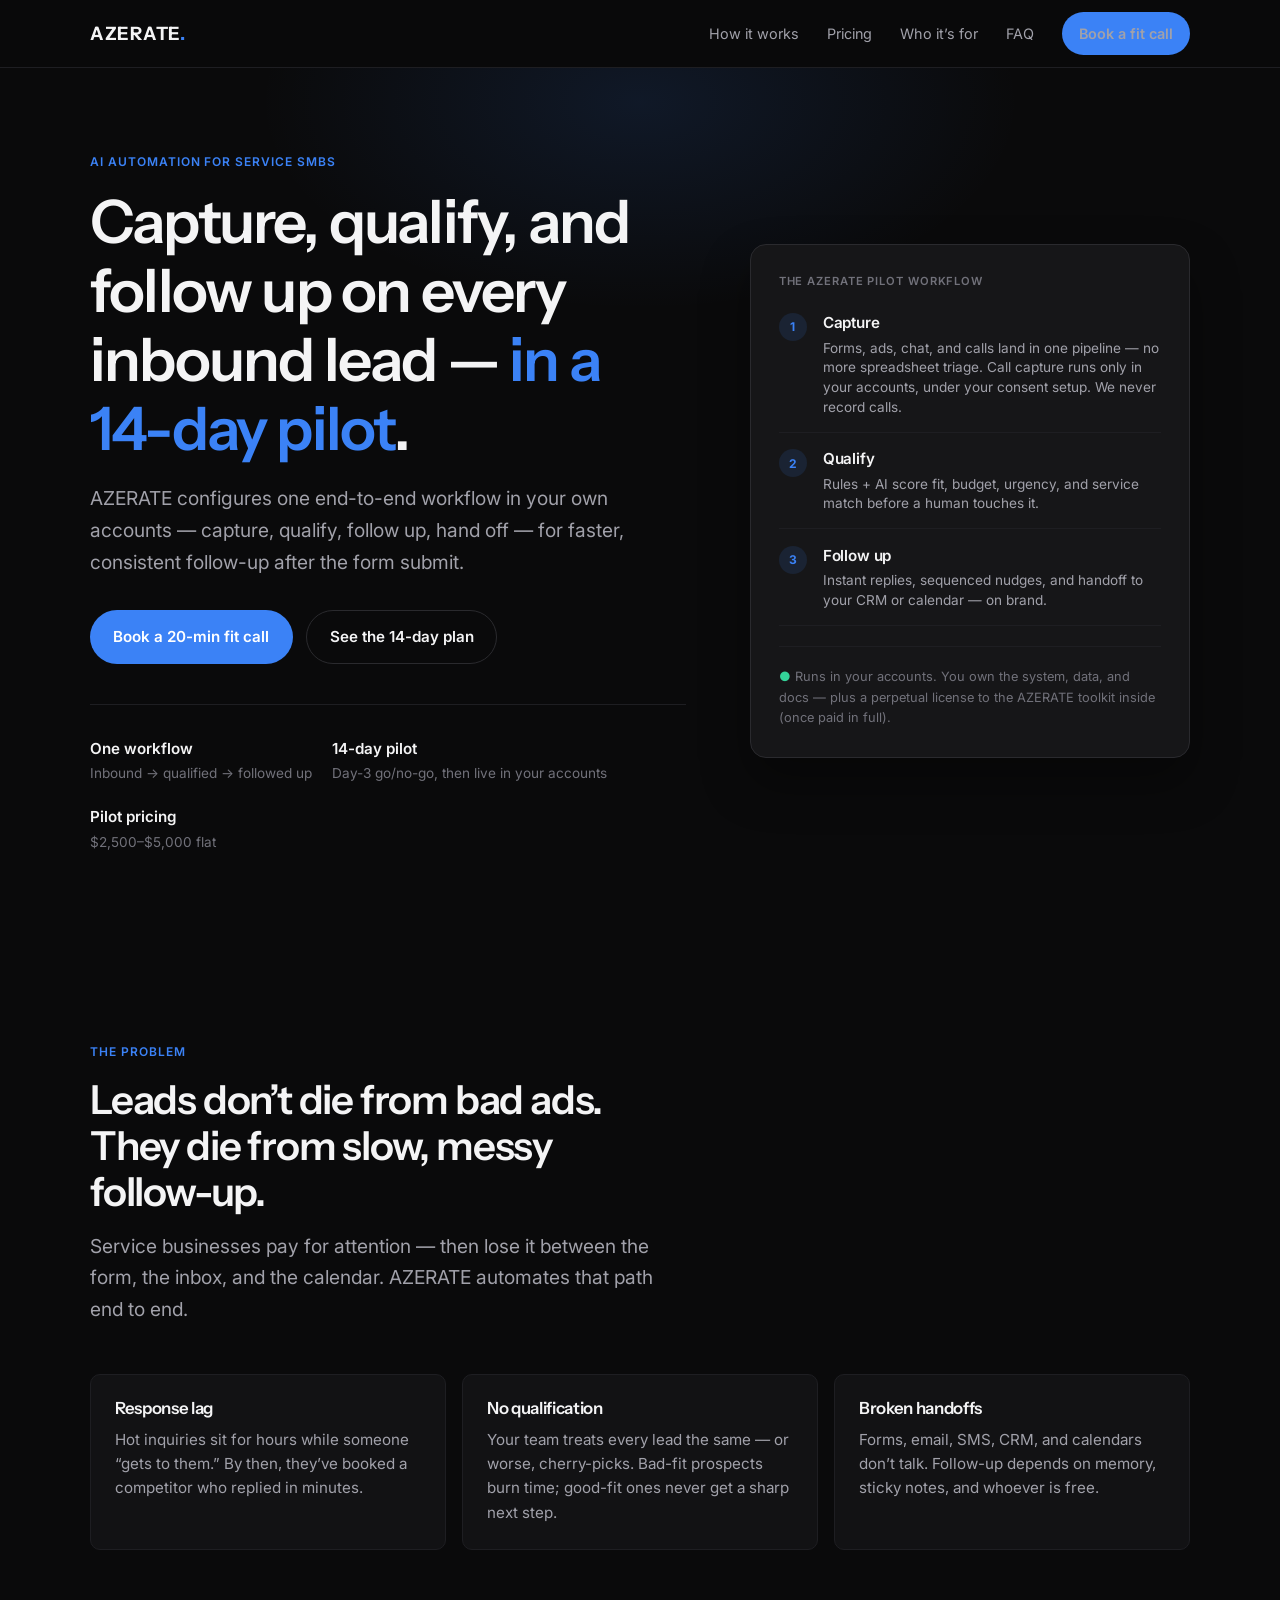
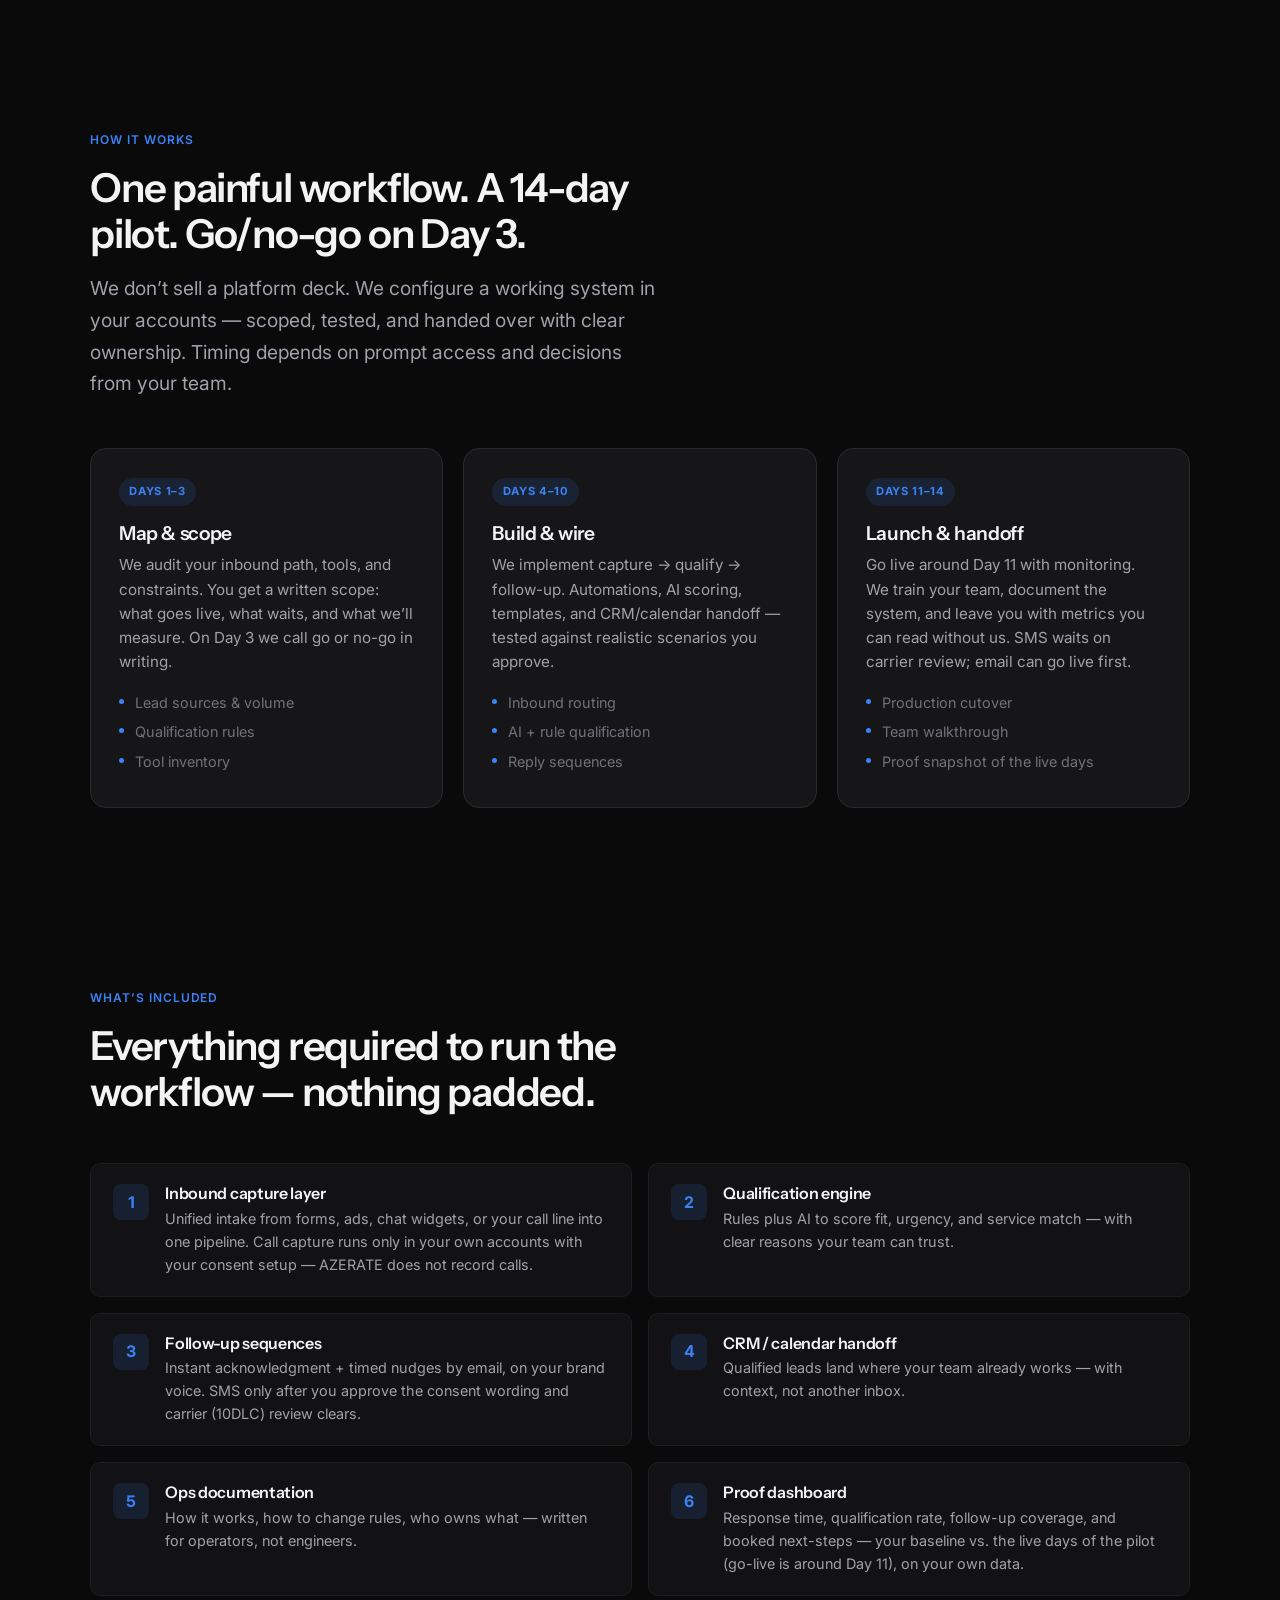
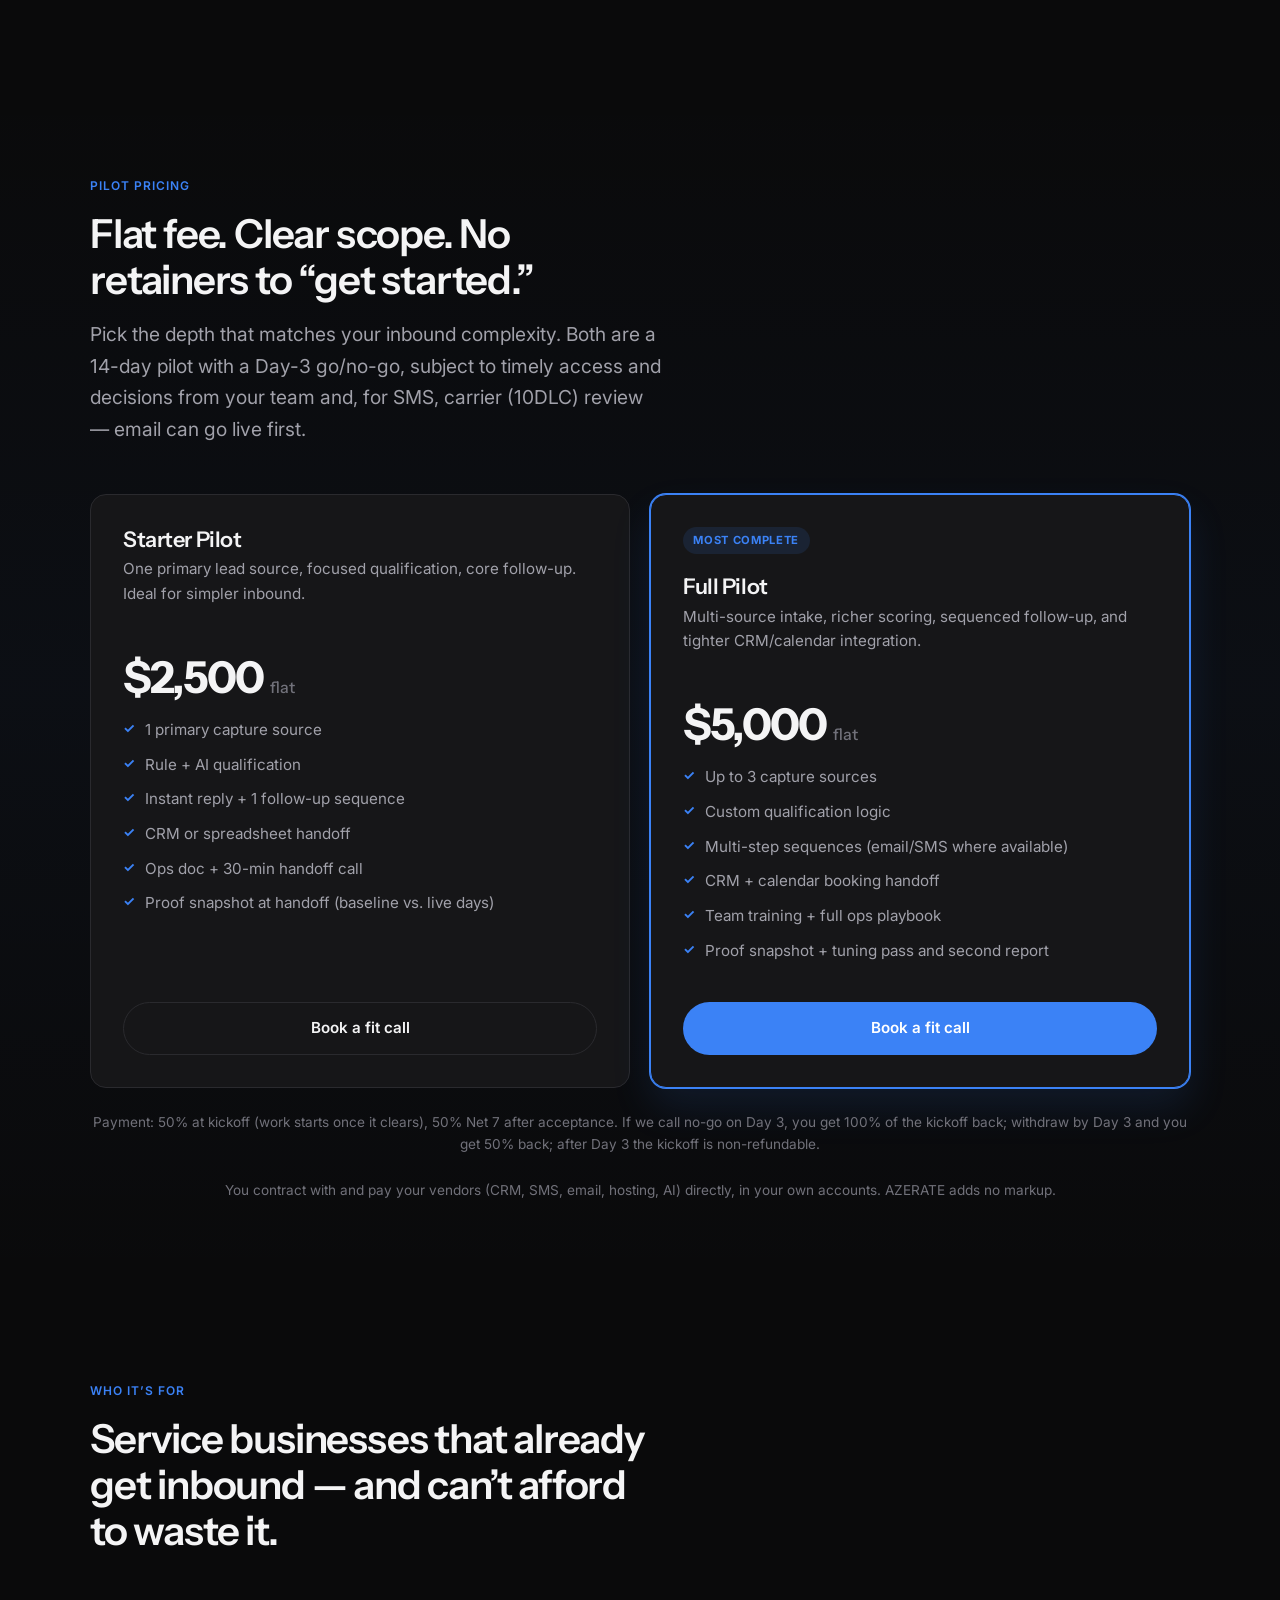
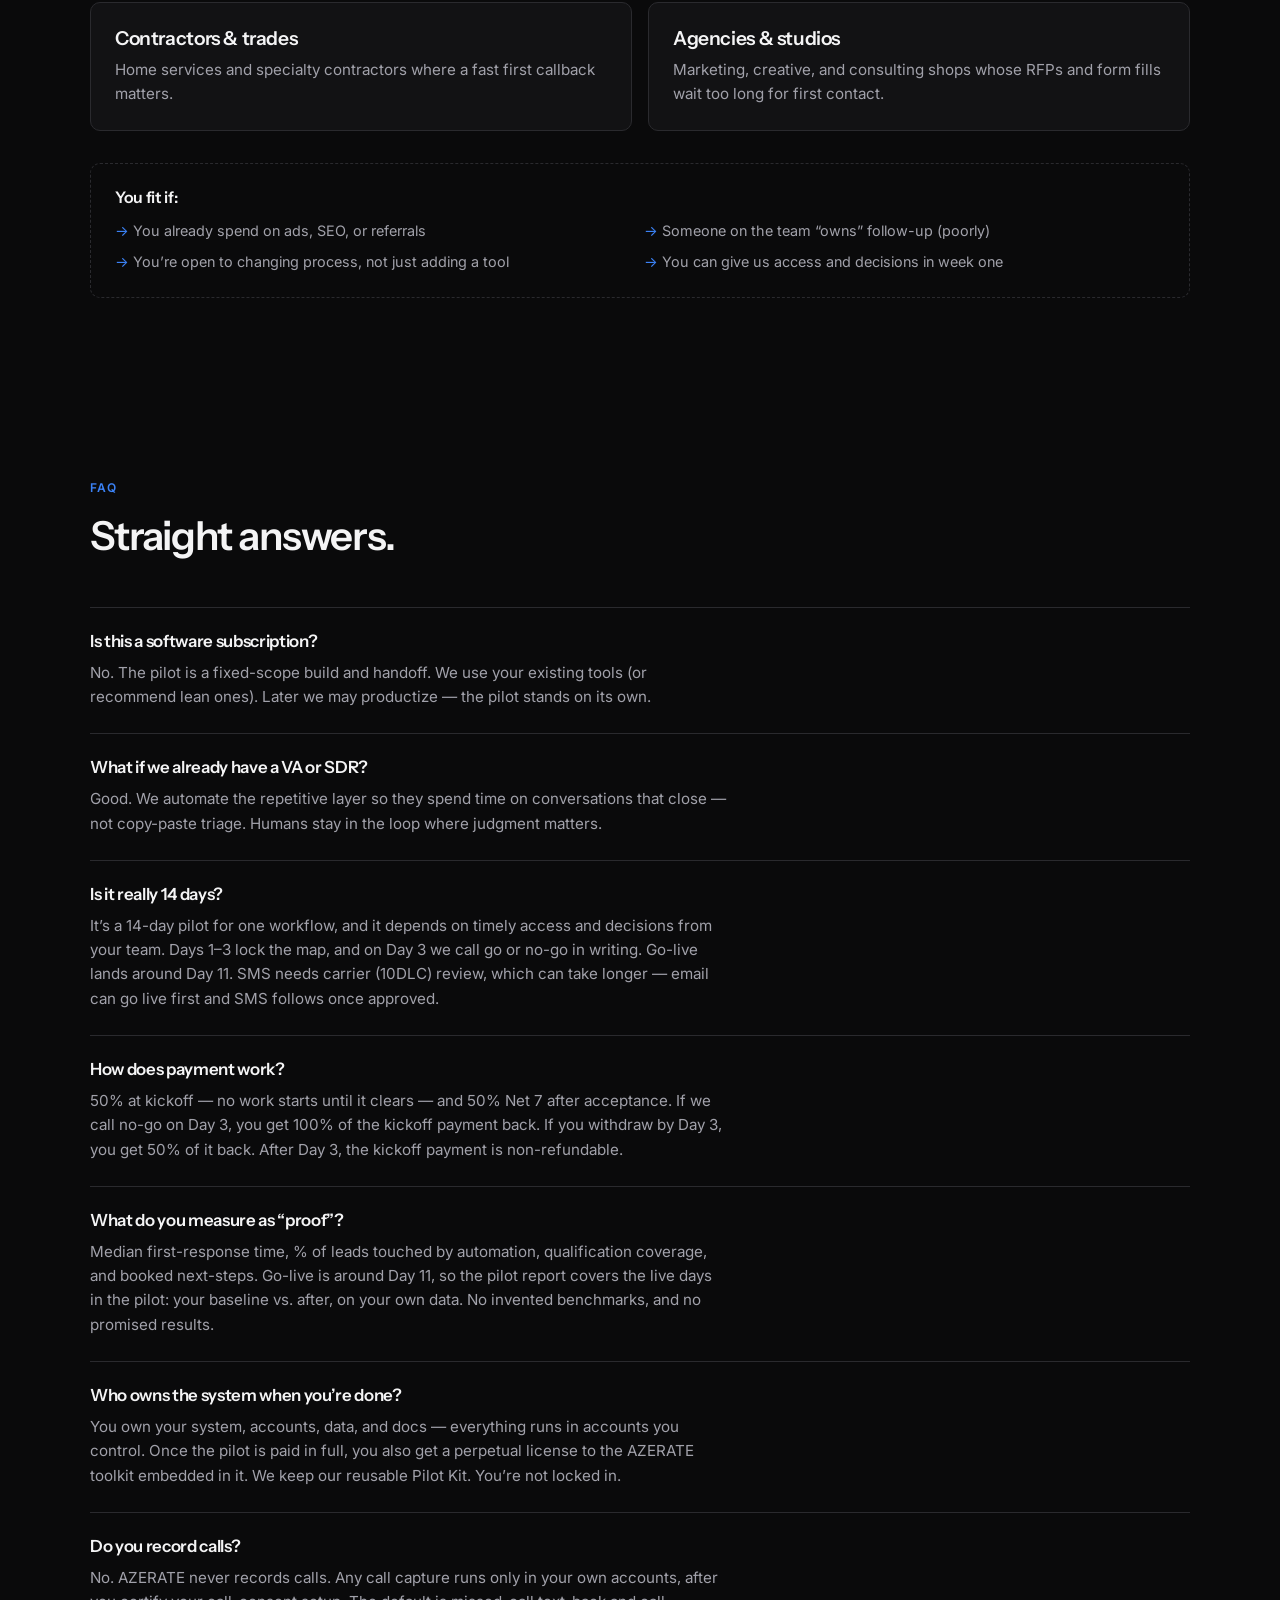
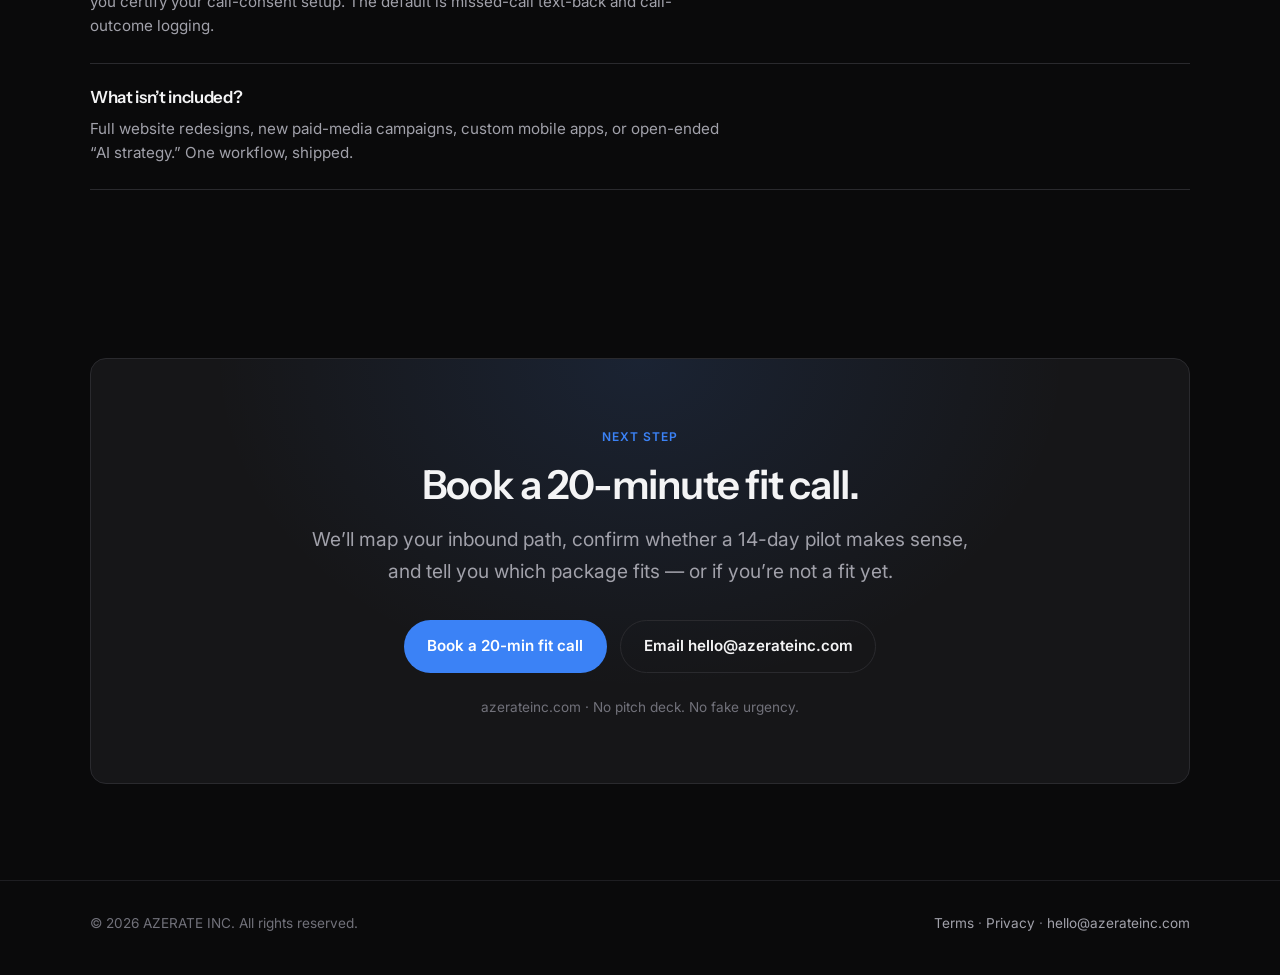
==== commit 73032f92: "Align site copy with pilot v0.1 terms; add Terms of Use and Privacy pages - Ownership: client owns s" ====
--- a/index.html
+++ b/index.html
@@ -4,7 +4,7 @@
   <meta charset="UTF-8" />
   <meta name="viewport" content="width=device-width, initial-scale=1" />
   <title>AZERATE — AI lead automation for service businesses</title>
-  <meta name="description" content="AZERATE builds end-to-end inbound lead capture, qualification, and follow-up automation for service SMBs — live in 14 days." />
+  <meta name="description" content="AZERATE builds inbound lead capture, qualification, and follow-up automation for service SMBs — a 14-day pilot in your own accounts, with a Day-3 go/no-go." />
   <meta name="theme-color" content="#0a0a0b" />
   <link rel="preconnect" href="https://fonts.googleapis.com" />
   <link rel="preconnect" href="https://fonts.gstatic.com" crossorigin />
@@ -21,7 +21,7 @@
         <a href="#pricing">Pricing</a>
         <a href="#who">Who it’s for</a>
         <a href="#faq">FAQ</a>
-        <a class="btn btn-primary btn-sm nav-cta" href="mailto:hello@azerateinc.com?subject=Fit%20call%20request">Book a fit call</a>
+        <a class="btn btn-primary btn-sm nav-cta" href="https://cal.com/kasezga-tembo-dhsr0h/azerate-fit-call">Book a fit call</a>
       </nav>
     </div>
   </header>
@@ -31,12 +31,12 @@
       <div class="wrap hero-grid">
         <div>
           <p class="eyebrow">AI automation for service SMBs</p>
-          <h1>Turn inbound leads into booked work — <em>in 14 days</em>.</h1>
+          <h1>Capture, qualify, and follow up on every inbound lead — <em>in a 14-day pilot</em>.</h1>
           <p class="lede">
-            AZERATE designs and ships one end-to-end workflow: capture, qualify, and follow up every inbound lead so your team stops leaking revenue after the form submit.
+            AZERATE configures one end-to-end workflow in your own accounts — capture, qualify, follow up, hand off — for faster, consistent follow-up after the form submit.
           </p>
           <div class="btn-row">
-            <a class="btn btn-primary" href="mailto:hello@azerateinc.com?subject=Book%20a%2020-min%20fit%20call">Book a 20-min fit call</a>
+            <a class="btn btn-primary" href="https://cal.com/kasezga-tembo-dhsr0h/azerate-fit-call">Book a 20-min fit call</a>
             <a class="btn btn-ghost" href="#how">See the 14-day plan</a>
           </div>
           <div class="hero-meta">
@@ -45,8 +45,8 @@
               Inbound → qualified → followed up
             </div>
             <div class="hero-meta-item">
-              <strong>14 days</strong>
-              Scoped pilot, live in production
+              <strong>14-day pilot</strong>
+              Day-3 go/no-go, then live in your accounts
             </div>
             <div class="hero-meta-item">
               <strong>Pilot pricing</strong>
@@ -61,7 +61,7 @@
             <div class="flow-num">1</div>
             <div>
               <h4>Capture</h4>
-              <p>Forms, ads, chat, and inbound calls land in one pipeline — no more spreadsheet triage.</p>
+              <p>Forms, ads, chat, and calls land in one pipeline — no more spreadsheet triage. Call capture runs only in your accounts, under your consent setup. We never record calls.</p>
             </div>
           </div>
           <div class="flow-step">
@@ -78,7 +78,7 @@
               <p>Instant replies, sequenced nudges, and handoff to your CRM or calendar — on brand.</p>
             </div>
           </div>
-          <p class="hero-card-note"><span>●</span> Built around your tools. Owned by your team when we leave.</p>
+          <p class="hero-card-note"><span>●</span> Runs in your accounts. You own the system, data, and docs — plus a perpetual license to the AZERATE toolkit inside (once paid in full).</p>
         </aside>
       </div>
     </section>
@@ -88,7 +88,7 @@
         <div class="section-header">
           <p class="eyebrow">The problem</p>
           <h2>Leads don’t die from bad ads. They die from slow, messy follow-up.</h2>
-          <p class="lede">Service businesses pay for attention — then lose it between the form, the inbox, and the calendar. AZERATE fixes that path end to end.</p>
+          <p class="lede">Service businesses pay for attention — then lose it between the form, the inbox, and the calendar. AZERATE automates that path end to end.</p>
         </div>
         <div class="problem-grid">
           <article class="problem-card">
@@ -111,14 +111,14 @@
       <div class="wrap">
         <div class="section-header">
           <p class="eyebrow">How it works</p>
-          <h2>One painful workflow. Fourteen days. Live.</h2>
-          <p class="lede">We don’t sell a platform deck. We ship a working system on your stack — scoped, tested, and handed over with clear ownership.</p>
+          <h2>One painful workflow. A 14-day pilot. Go/no-go on Day 3.</h2>
+          <p class="lede">We don’t sell a platform deck. We configure a working system in your accounts — scoped, tested, and handed over with clear ownership. Timing depends on prompt access and decisions from your team.</p>
         </div>
         <div class="steps">
           <article class="step">
             <span class="step-day">Days 1–3</span>
             <h3>Map &amp; scope</h3>
-            <p>We audit your inbound path, tools, and constraints. You get a written scope: what goes live, what waits, and what success looks like.</p>
+            <p>We audit your inbound path, tools, and constraints. You get a written scope: what goes live, what waits, and what we’ll measure. On Day 3 we call go or no-go in writing.</p>
             <ul>
               <li>Lead sources &amp; volume</li>
               <li>Qualification rules</li>
@@ -128,7 +128,7 @@
           <article class="step">
             <span class="step-day">Days 4–10</span>
             <h3>Build &amp; wire</h3>
-            <p>We implement capture → qualify → follow-up. Automations, AI scoring, templates, and CRM/calendar handoff — tested against real scenarios.</p>
+            <p>We implement capture → qualify → follow-up. Automations, AI scoring, templates, and CRM/calendar handoff — tested against realistic scenarios you approve.</p>
             <ul>
               <li>Inbound routing</li>
               <li>AI + rule qualification</li>
@@ -138,11 +138,11 @@
           <article class="step">
             <span class="step-day">Days 11–14</span>
             <h3>Launch &amp; handoff</h3>
-            <p>Go live with monitoring. We train your team, document the system, and leave you with metrics you can read without us.</p>
+            <p>Go live around Day 11 with monitoring. We train your team, document the system, and leave you with metrics you can read without us. SMS waits on carrier review; email can go live first.</p>
             <ul>
               <li>Production cutover</li>
               <li>Team walkthrough</li>
-              <li>14-day proof metrics</li>
+              <li>Proof snapshot of the live days</li>
             </ul>
           </article>
         </div>
@@ -160,7 +160,7 @@
             <div class="included-icon" aria-hidden="true">1</div>
             <div>
               <h3>Inbound capture layer</h3>
-              <p>Unified intake from forms, ads, chat widgets, or call tracking into one pipeline.</p>
+              <p>Unified intake from forms, ads, chat widgets, or your call line into one pipeline. Call capture runs only in your own accounts with your consent setup — AZERATE does not record calls.</p>
             </div>
           </div>
           <div class="included-item">
@@ -174,7 +174,7 @@
             <div class="included-icon" aria-hidden="true">3</div>
             <div>
               <h3>Follow-up sequences</h3>
-              <p>Instant acknowledgment + timed nudges via email/SMS (as available), on your brand voice.</p>
+              <p>Instant acknowledgment + timed nudges by email, on your brand voice. SMS only after you approve the consent wording and carrier (10DLC) review clears.</p>
             </div>
           </div>
           <div class="included-item">
@@ -195,7 +195,7 @@
             <div class="included-icon" aria-hidden="true">6</div>
             <div>
               <h3>Proof dashboard</h3>
-              <p>Response time, qualification rate, follow-up coverage, and booked next-steps for the pilot window.</p>
+              <p>Response time, qualification rate, follow-up coverage, and booked next-steps — your baseline vs. the live days of the pilot (go-live is around Day 11), on your own data.</p>
             </div>
           </div>
         </div>
@@ -207,7 +207,7 @@
         <div class="section-header">
           <p class="eyebrow">Pilot pricing</p>
           <h2>Flat fee. Clear scope. No retainers to “get started.”</h2>
-          <p class="lede">Pick the depth that matches your inbound complexity. Both packages ship a live workflow in 14 days.</p>
+          <p class="lede">Pick the depth that matches your inbound complexity. Both are a 14-day pilot with a Day-3 go/no-go, subject to timely access and decisions from your team and, for SMS, carrier (10DLC) review — email can go live first.</p>
         </div>
         <div class="pricing-grid">
           <article class="price-card">
@@ -220,9 +220,9 @@
               <li>Instant reply + 1 follow-up sequence</li>
               <li>CRM or spreadsheet handoff</li>
               <li>Ops doc + 30-min handoff call</li>
-              <li>14-day proof metrics</li>
-            </ul>
-            <a class="btn btn-ghost" href="mailto:hello@azerateinc.com?subject=Starter%20Pilot%20%E2%80%94%20fit%20call">Book a fit call</a>
+              <li>Proof snapshot at handoff (baseline vs. live days)</li>
+            </ul>
+            <a class="btn btn-ghost" href="https://cal.com/kasezga-tembo-dhsr0h/azerate-fit-call">Book a fit call</a>
           </article>
           <article class="price-card featured">
             <span class="price-badge">Most complete</span>
@@ -235,12 +235,13 @@
               <li>Multi-step sequences (email/SMS where available)</li>
               <li>CRM + calendar booking handoff</li>
               <li>Team training + full ops playbook</li>
-              <li>14-day proof metrics + tuning pass</li>
-            </ul>
-            <a class="btn btn-primary" href="mailto:hello@azerateinc.com?subject=Full%20Pilot%20%E2%80%94%20fit%20call">Book a fit call</a>
-          </article>
-        </div>
-        <p class="price-note">Software/tooling subscriptions (CRM, SMS, etc.) billed to you at cost — we don’t markup your stack.</p>
+              <li>Proof snapshot + tuning pass and second report</li>
+            </ul>
+            <a class="btn btn-primary" href="https://cal.com/kasezga-tembo-dhsr0h/azerate-fit-call">Book a fit call</a>
+          </article>
+        </div>
+        <p class="price-note">Payment: 50% at kickoff (work starts once it clears), 50% Net 7 after acceptance. If we call no-go on Day 3, you get 100% of the kickoff back; withdraw by Day 3 and you get 50% back; after Day 3 the kickoff is non-refundable.</p>
+        <p class="price-note">You contract with and pay your vendors (CRM, SMS, email, hosting, AI) directly, in your own accounts. AZERATE adds no markup.</p>
       </div>
     </section>
 
@@ -252,20 +253,12 @@
         </div>
         <div class="audience-grid">
           <article class="audience-card">
+            <h3>Contractors &amp; trades</h3>
+            <p>Home services and specialty contractors where a fast first callback matters.</p>
+          </article>
+          <article class="audience-card">
             <h3>Agencies &amp; studios</h3>
-            <p>Marketing, creative, and consulting shops losing RFPs and form fills to slow first contact.</p>
-          </article>
-          <article class="audience-card">
-            <h3>Contractors &amp; trades</h3>
-            <p>Home services and specialty contractors where the first callback often wins the job.</p>
-          </article>
-          <article class="audience-card">
-            <h3>Clinics &amp; practices</h3>
-            <p>Patient or client intake that needs fast, compliant acknowledgment and clean routing.</p>
-          </article>
-          <article class="audience-card">
-            <h3>Local professionals</h3>
-            <p>Legal, financial, and specialty services competing on responsiveness as much as reputation.</p>
+            <p>Marketing, creative, and consulting shops whose RFPs and form fills wait too long for first contact.</p>
           </article>
         </div>
         <div class="audience-fit">
@@ -296,16 +289,24 @@
             <p>Good. We automate the repetitive layer so they spend time on conversations that close — not copy-paste triage. Humans stay in the loop where judgment matters.</p>
           </article>
           <article class="faq-item">
-            <h3>Can you really ship in 14 days?</h3>
-            <p>Yes — if scope is one workflow and access is fast. Days 1–3 lock the map. If discovery reveals a messier path, we say so before you pay for the build.</p>
+            <h3>Is it really 14 days?</h3>
+            <p>It’s a 14-day pilot for one workflow, and it depends on timely access and decisions from your team. Days 1–3 lock the map, and on Day 3 we call go or no-go in writing. Go-live lands around Day 11. SMS needs carrier (10DLC) review, which can take longer — email can go live first and SMS follows once approved.</p>
+          </article>
+          <article class="faq-item">
+            <h3>How does payment work?</h3>
+            <p>50% at kickoff — no work starts until it clears — and 50% Net 7 after acceptance. If we call no-go on Day 3, you get 100% of the kickoff payment back. If you withdraw by Day 3, you get 50% of it back. After Day 3, the kickoff payment is non-refundable.</p>
           </article>
           <article class="faq-item">
             <h3>What do you measure as “proof”?</h3>
-            <p>Median first-response time, % of leads touched by automation, qualification coverage, and booked next-steps in the pilot window. No invented benchmarks — your baseline vs. after.</p>
+            <p>Median first-response time, % of leads touched by automation, qualification coverage, and booked next-steps. Go-live is around Day 11, so the pilot report covers the live days in the pilot: your baseline vs. after, on your own data. No invented benchmarks, and no promised results.</p>
           </article>
           <article class="faq-item">
             <h3>Who owns the system when you’re done?</h3>
-            <p>You do. Accounts, automations, and docs stay under your control. We’re available for follow-on work; you’re not locked in.</p>
+            <p>You own your system, accounts, data, and docs — everything runs in accounts you control. Once the pilot is paid in full, you also get a perpetual license to the AZERATE toolkit embedded in it. We keep our reusable Pilot Kit. You’re not locked in.</p>
+          </article>
+          <article class="faq-item">
+            <h3>Do you record calls?</h3>
+            <p>No. AZERATE never records calls. Any call capture runs only in your own accounts, after you certify your call-consent setup. The default is missed-call text-back and call-outcome logging.</p>
           </article>
           <article class="faq-item">
             <h3>What isn’t included?</h3>
@@ -322,7 +323,7 @@
           <h2>Book a 20-minute fit call.</h2>
           <p class="lede">We’ll map your inbound path, confirm whether a 14-day pilot makes sense, and tell you which package fits — or if you’re not a fit yet.</p>
           <div class="btn-row">
-            <a class="btn btn-primary" href="mailto:hello@azerateinc.com?subject=Book%20a%2020-min%20fit%20call">Book a 20-min fit call</a>
+            <a class="btn btn-primary" href="https://cal.com/kasezga-tembo-dhsr0h/azerate-fit-call">Book a 20-min fit call</a>
             <a class="btn btn-ghost" href="mailto:hello@azerateinc.com?subject=Quick%20question%20about%20AZERATE">Email hello@azerateinc.com</a>
           </div>
           <p class="final-note">azerateinc.com · No pitch deck. No fake urgency.</p>
@@ -334,7 +335,7 @@
   <footer class="footer">
     <div class="wrap footer-inner">
       <p>© 2026 AZERATE INC. All rights reserved.</p>
-      <p><a href="mailto:hello@azerateinc.com">hello@azerateinc.com</a></p>
+      <p><a href="terms/">Terms</a> · <a href="privacy/">Privacy</a> · <a href="mailto:hello@azerateinc.com">hello@azerateinc.com</a></p>
     </div>
   </footer>
 </body>
--- a/styles.css
+++ b/styles.css
@@ -795,3 +795,37 @@
   clip: rect(0, 0, 0, 0);
   border: 0;
 }
+
+/* Legal pages (terms, privacy) */
+.legal .faq-item p + p,
+.legal .faq-item ul {
+  margin-top: 0.6rem;
+}
+
+.legal .faq-item ul {
+  max-width: 42em;
+}
+
+.legal .faq-item li {
+  position: relative;
+  padding-left: 1.15rem;
+  font-size: 0.95rem;
+  color: var(--text-muted);
+  margin-bottom: 0.35rem;
+}
+
+.legal .faq-item li::before {
+  content: "→";
+  position: absolute;
+  left: 0;
+  color: var(--accent);
+}
+
+.legal .faq-item a,
+.legal .section-header a {
+  color: var(--accent);
+}
+
+.legal .faq-item a:hover {
+  color: var(--accent-hover);
+}
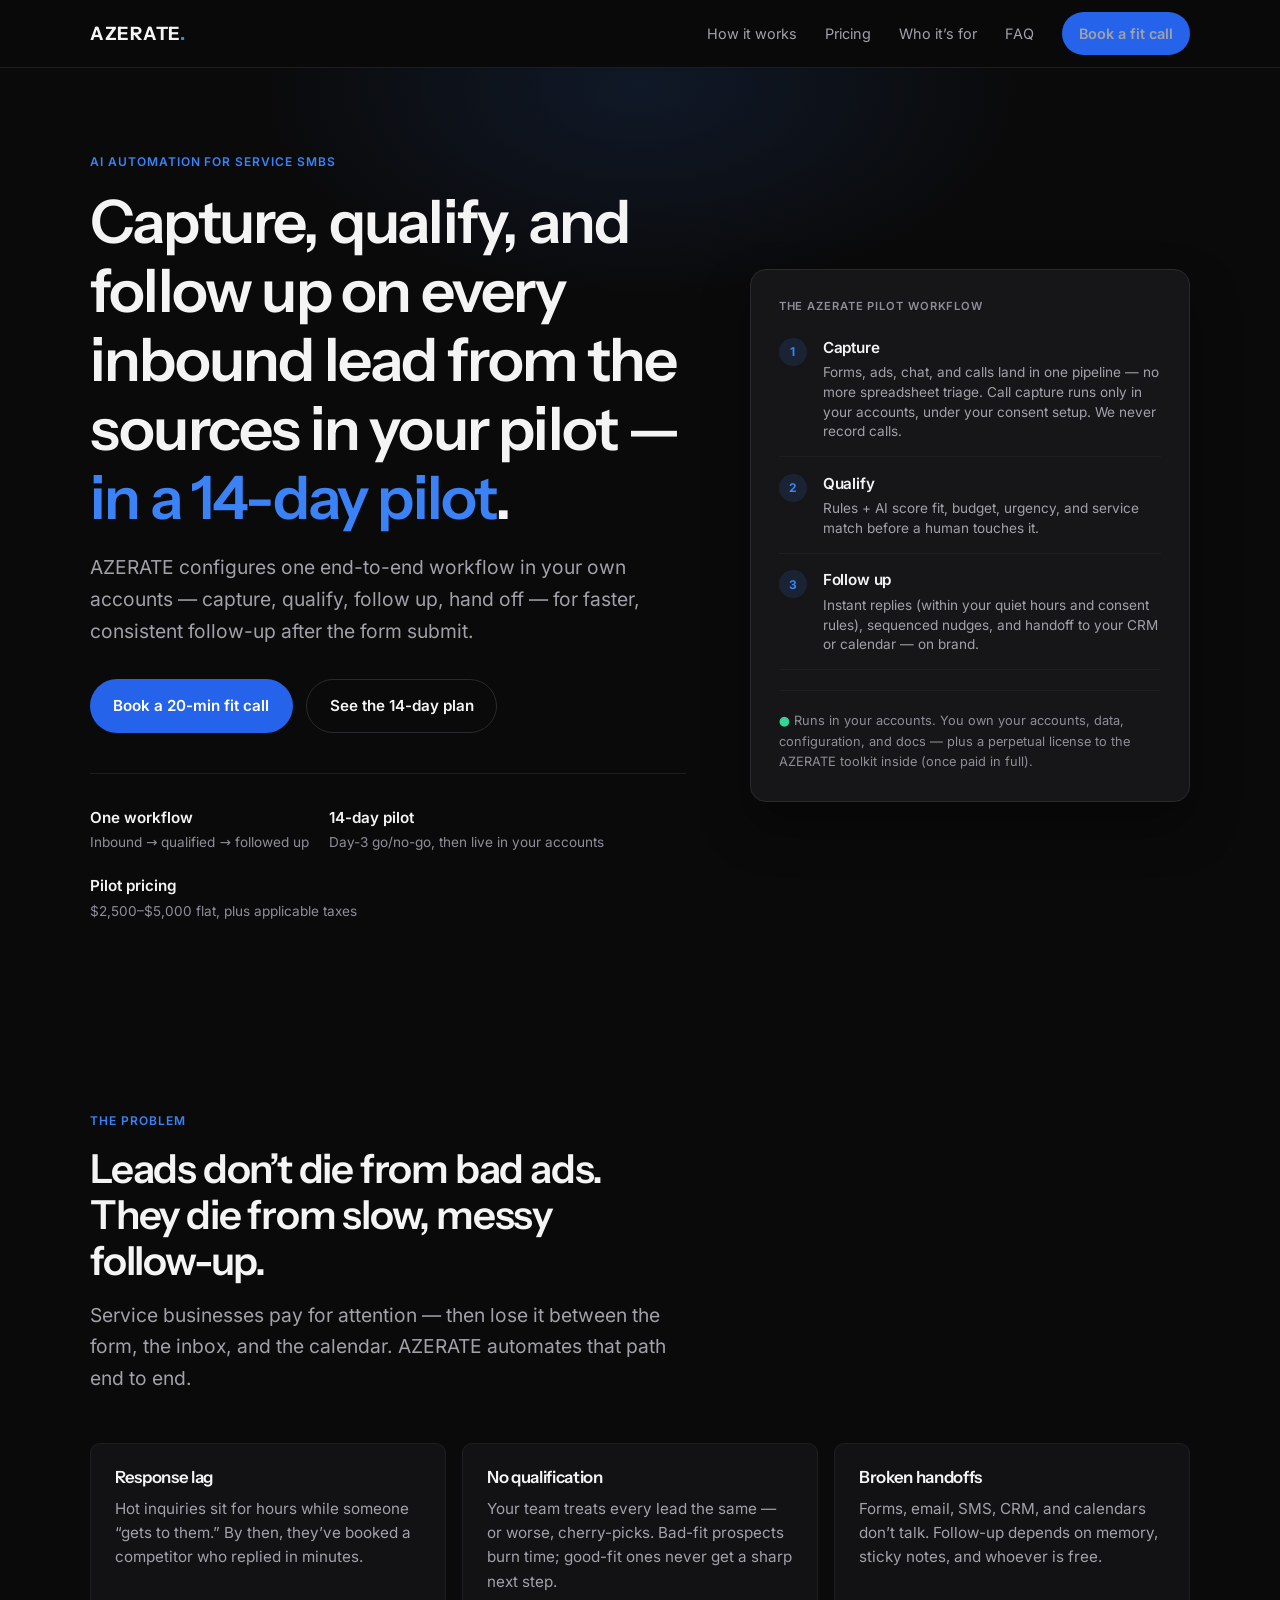
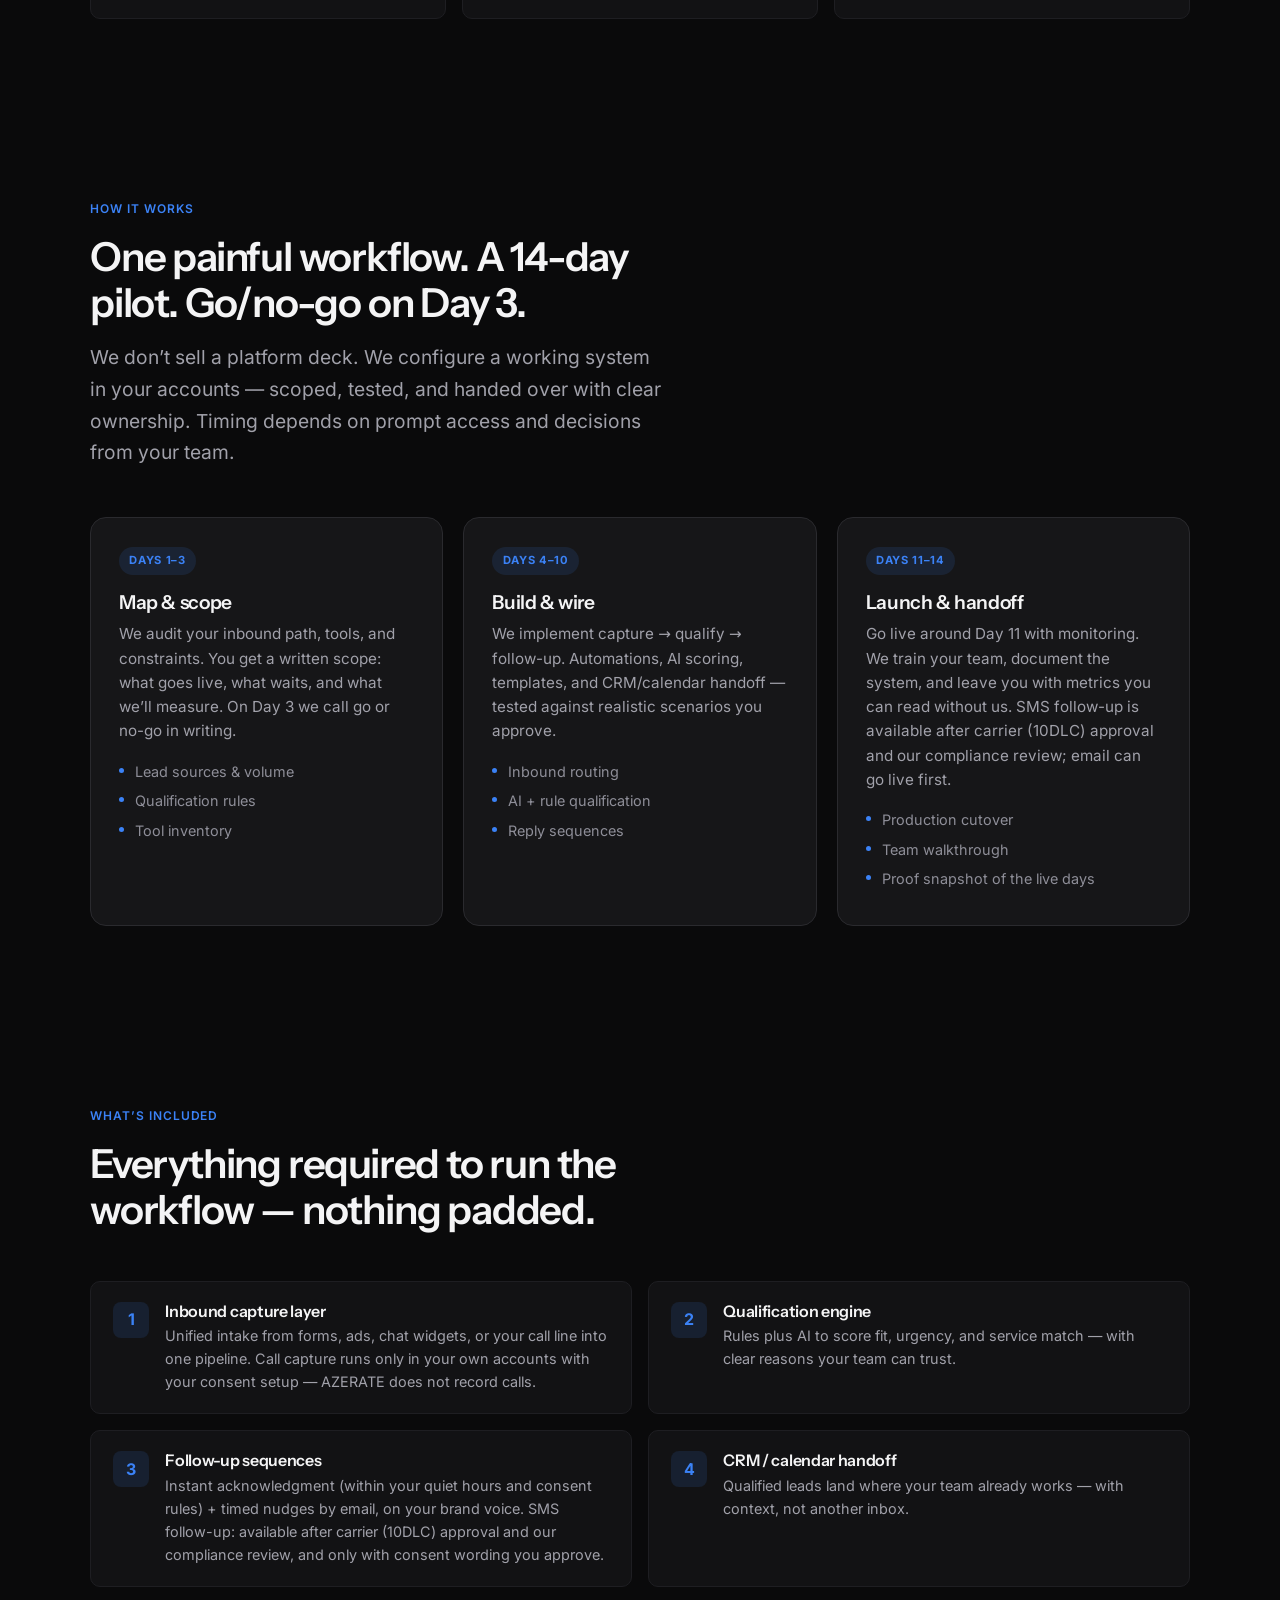
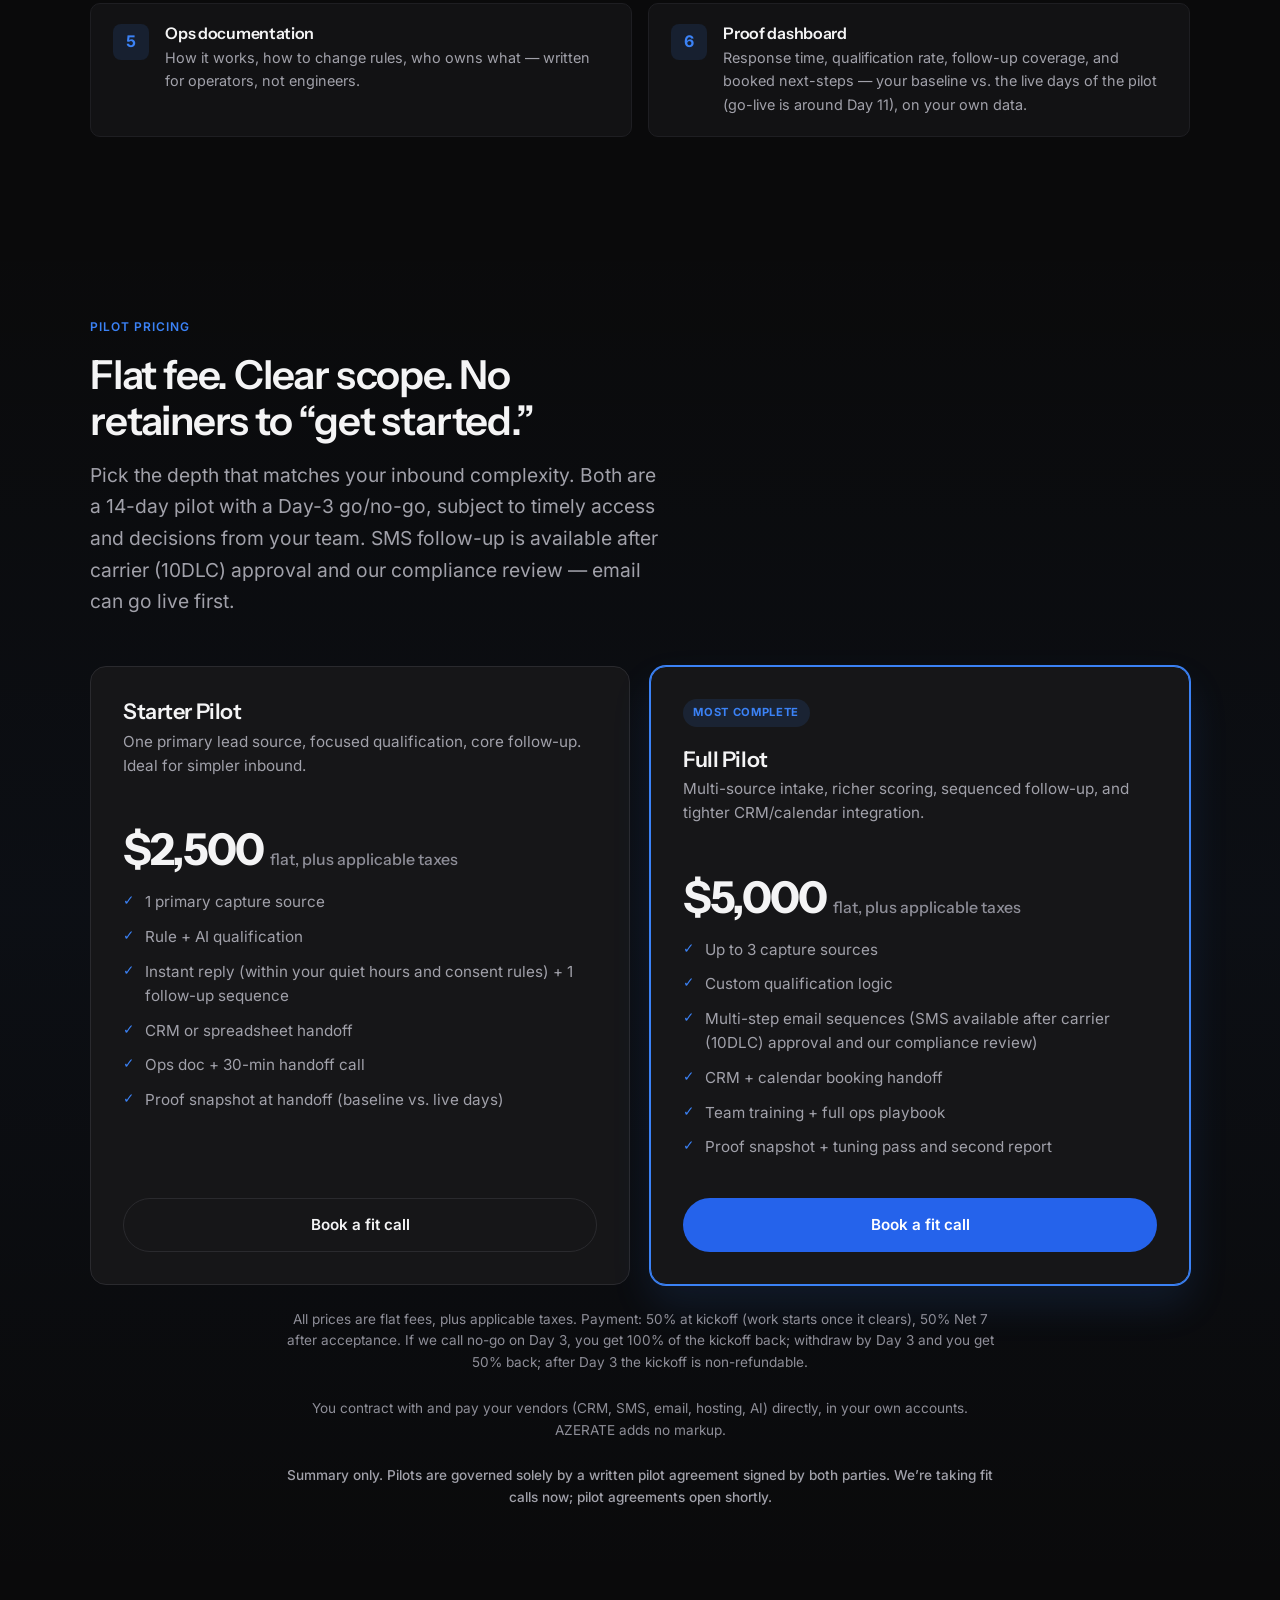
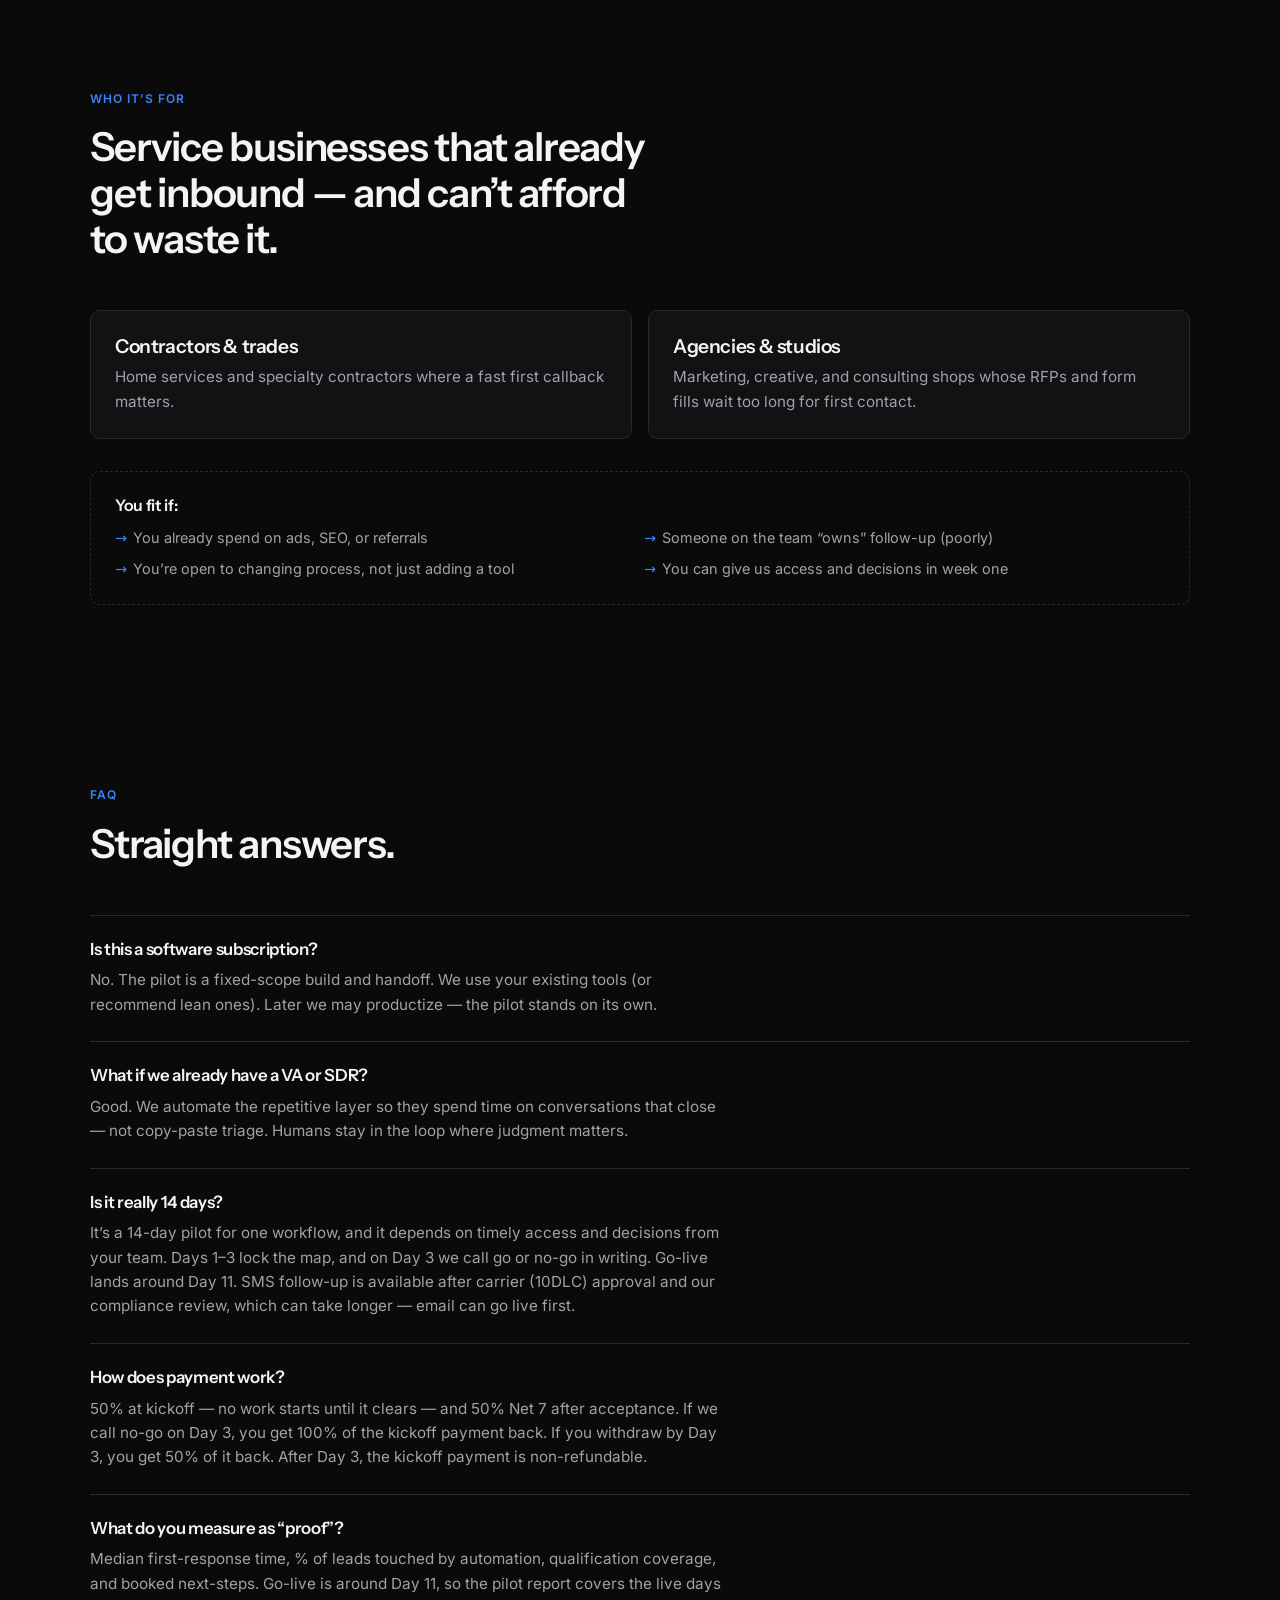
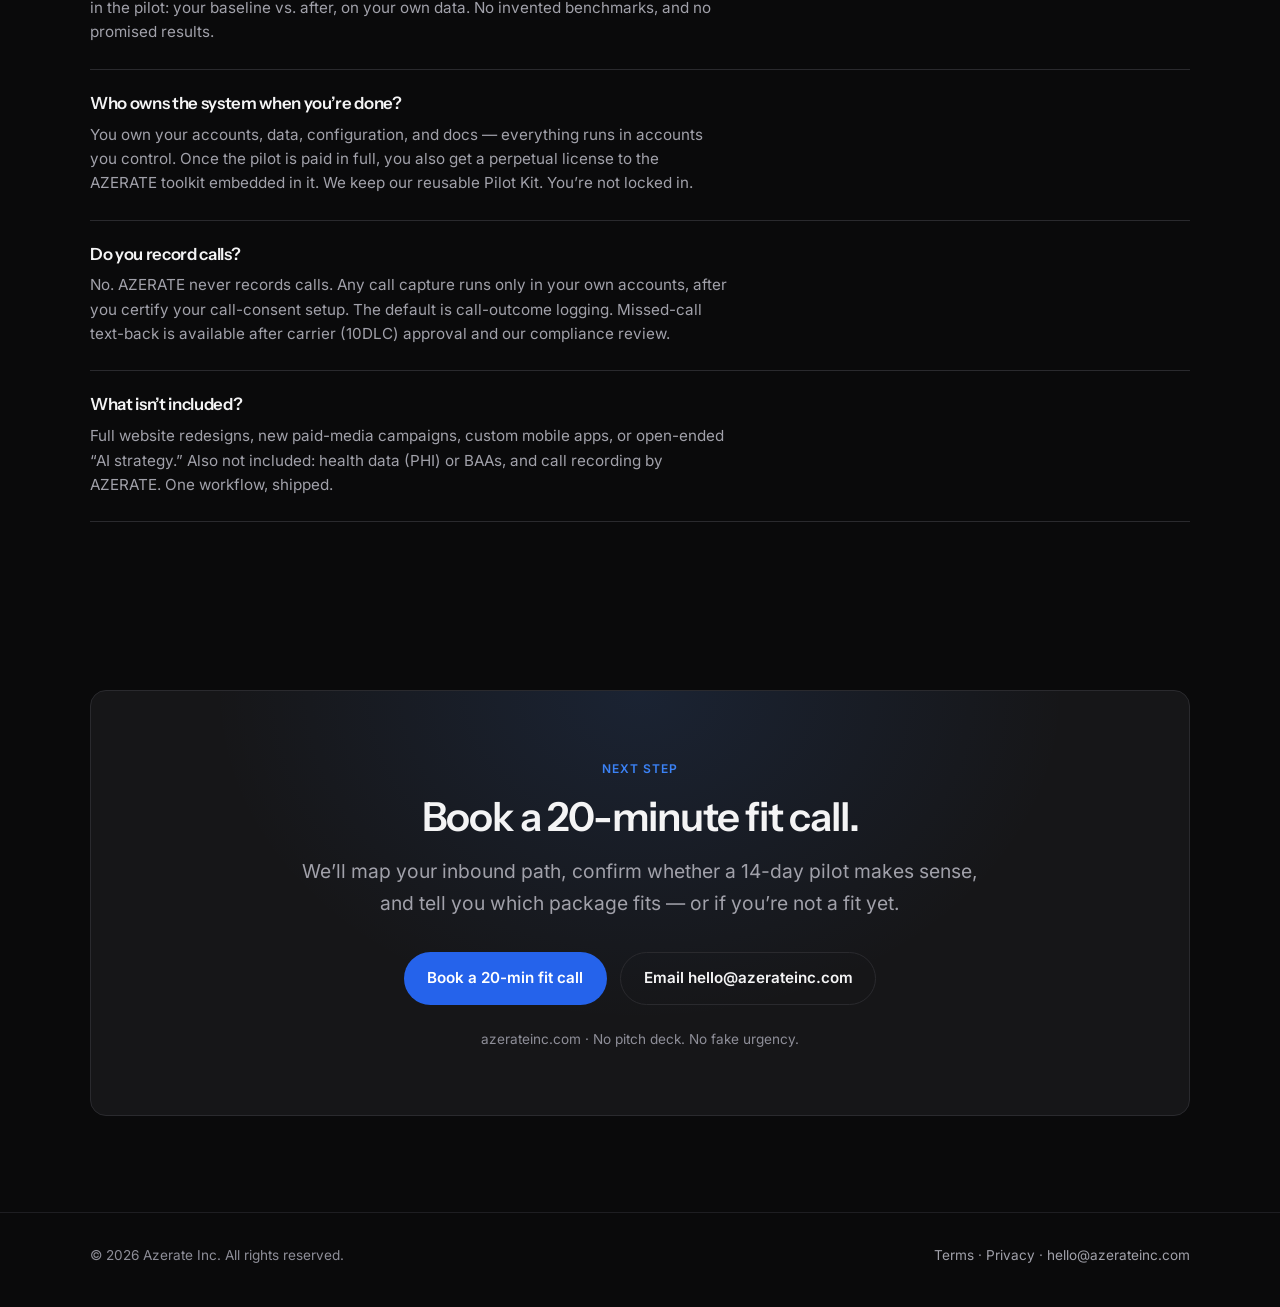
==== commit 3f67f1e0: "Legal review fixes: entity name, pilot-agreement notice, SMS gating, privacy/terms updates, self-hos" ====
--- a/index.html
+++ b/index.html
@@ -6,9 +6,6 @@
   <title>AZERATE — AI lead automation for service businesses</title>
   <meta name="description" content="AZERATE builds inbound lead capture, qualification, and follow-up automation for service SMBs — a 14-day pilot in your own accounts, with a Day-3 go/no-go." />
   <meta name="theme-color" content="#0a0a0b" />
-  <link rel="preconnect" href="https://fonts.googleapis.com" />
-  <link rel="preconnect" href="https://fonts.gstatic.com" crossorigin />
-  <link href="https://fonts.googleapis.com/css2?family=Instrument+Sans:wght@500;600;700&family=Inter:wght@400;500;600;700&display=swap" rel="stylesheet" />
   <link rel="stylesheet" href="styles.css" />
   <link rel="icon" href="data:image/svg+xml,%3Csvg xmlns='http://www.w3.org/2000/svg' viewBox='0 0 32 32'%3E%3Crect width='32' height='32' rx='8' fill='%230a0a0b'/%3E%3Ctext x='16' y='22' text-anchor='middle' font-family='system-ui,sans-serif' font-weight='700' font-size='16' fill='%233b82f6'%3EA%3C/text%3E%3C/svg%3E" />
 </head>
@@ -31,7 +28,7 @@
       <div class="wrap hero-grid">
         <div>
           <p class="eyebrow">AI automation for service SMBs</p>
-          <h1>Capture, qualify, and follow up on every inbound lead — <em>in a 14-day pilot</em>.</h1>
+          <h1>Capture, qualify, and follow up on every inbound lead from the sources in your pilot — <em>in a 14-day pilot</em>.</h1>
           <p class="lede">
             AZERATE configures one end-to-end workflow in your own accounts — capture, qualify, follow up, hand off — for faster, consistent follow-up after the form submit.
           </p>
@@ -50,35 +47,35 @@
             </div>
             <div class="hero-meta-item">
               <strong>Pilot pricing</strong>
-              $2,500–$5,000 flat
+              $2,500–$5,000 flat, plus applicable taxes
             </div>
           </div>
         </div>
 
         <aside class="hero-card" aria-label="What we automate">
-          <p class="hero-card-label">The AZERATE pilot workflow</p>
+          <h2 class="hero-card-label">The AZERATE pilot workflow</h2>
           <div class="flow-step">
             <div class="flow-num">1</div>
             <div>
-              <h4>Capture</h4>
+              <h3 class="flow-title">Capture</h3>
               <p>Forms, ads, chat, and calls land in one pipeline — no more spreadsheet triage. Call capture runs only in your accounts, under your consent setup. We never record calls.</p>
             </div>
           </div>
           <div class="flow-step">
             <div class="flow-num">2</div>
             <div>
-              <h4>Qualify</h4>
+              <h3 class="flow-title">Qualify</h3>
               <p>Rules + AI score fit, budget, urgency, and service match before a human touches it.</p>
             </div>
           </div>
           <div class="flow-step">
             <div class="flow-num">3</div>
             <div>
-              <h4>Follow up</h4>
-              <p>Instant replies, sequenced nudges, and handoff to your CRM or calendar — on brand.</p>
-            </div>
-          </div>
-          <p class="hero-card-note"><span>●</span> Runs in your accounts. You own the system, data, and docs — plus a perpetual license to the AZERATE toolkit inside (once paid in full).</p>
+              <h3 class="flow-title">Follow up</h3>
+              <p>Instant replies (within your quiet hours and consent rules), sequenced nudges, and handoff to your CRM or calendar — on brand.</p>
+            </div>
+          </div>
+          <p class="hero-card-note"><span>●</span> Runs in your accounts. You own your accounts, data, configuration, and docs — plus a perpetual license to the AZERATE toolkit inside (once paid in full).</p>
         </aside>
       </div>
     </section>
@@ -138,7 +135,7 @@
           <article class="step">
             <span class="step-day">Days 11–14</span>
             <h3>Launch &amp; handoff</h3>
-            <p>Go live around Day 11 with monitoring. We train your team, document the system, and leave you with metrics you can read without us. SMS waits on carrier review; email can go live first.</p>
+            <p>Go live around Day 11 with monitoring. We train your team, document the system, and leave you with metrics you can read without us. SMS follow-up is available after carrier (10DLC) approval and our compliance review; email can go live first.</p>
             <ul>
               <li>Production cutover</li>
               <li>Team walkthrough</li>
@@ -174,7 +171,7 @@
             <div class="included-icon" aria-hidden="true">3</div>
             <div>
               <h3>Follow-up sequences</h3>
-              <p>Instant acknowledgment + timed nudges by email, on your brand voice. SMS only after you approve the consent wording and carrier (10DLC) review clears.</p>
+              <p>Instant acknowledgment (within your quiet hours and consent rules) + timed nudges by email, on your brand voice. SMS follow-up: available after carrier (10DLC) approval and our compliance review, and only with consent wording you approve.</p>
             </div>
           </div>
           <div class="included-item">
@@ -207,17 +204,17 @@
         <div class="section-header">
           <p class="eyebrow">Pilot pricing</p>
           <h2>Flat fee. Clear scope. No retainers to “get started.”</h2>
-          <p class="lede">Pick the depth that matches your inbound complexity. Both are a 14-day pilot with a Day-3 go/no-go, subject to timely access and decisions from your team and, for SMS, carrier (10DLC) review — email can go live first.</p>
+          <p class="lede">Pick the depth that matches your inbound complexity. Both are a 14-day pilot with a Day-3 go/no-go, subject to timely access and decisions from your team. SMS follow-up is available after carrier (10DLC) approval and our compliance review — email can go live first.</p>
         </div>
         <div class="pricing-grid">
           <article class="price-card">
             <h3>Starter Pilot</h3>
             <p class="price-desc">One primary lead source, focused qualification, core follow-up. Ideal for simpler inbound.</p>
-            <p class="price-amount">$2,500 <span>flat</span></p>
+            <p class="price-amount">$2,500 <span>flat, plus applicable taxes</span></p>
             <ul class="price-features">
               <li>1 primary capture source</li>
               <li>Rule + AI qualification</li>
-              <li>Instant reply + 1 follow-up sequence</li>
+              <li>Instant reply (within your quiet hours and consent rules) + 1 follow-up sequence</li>
               <li>CRM or spreadsheet handoff</li>
               <li>Ops doc + 30-min handoff call</li>
               <li>Proof snapshot at handoff (baseline vs. live days)</li>
@@ -228,11 +225,11 @@
             <span class="price-badge">Most complete</span>
             <h3>Full Pilot</h3>
             <p class="price-desc">Multi-source intake, richer scoring, sequenced follow-up, and tighter CRM/calendar integration.</p>
-            <p class="price-amount">$5,000 <span>flat</span></p>
+            <p class="price-amount">$5,000 <span>flat, plus applicable taxes</span></p>
             <ul class="price-features">
               <li>Up to 3 capture sources</li>
               <li>Custom qualification logic</li>
-              <li>Multi-step sequences (email/SMS where available)</li>
+              <li>Multi-step email sequences (SMS available after carrier (10DLC) approval and our compliance review)</li>
               <li>CRM + calendar booking handoff</li>
               <li>Team training + full ops playbook</li>
               <li>Proof snapshot + tuning pass and second report</li>
@@ -240,8 +237,9 @@
             <a class="btn btn-primary" href="https://cal.com/kasezga-tembo-dhsr0h/azerate-fit-call">Book a fit call</a>
           </article>
         </div>
-        <p class="price-note">Payment: 50% at kickoff (work starts once it clears), 50% Net 7 after acceptance. If we call no-go on Day 3, you get 100% of the kickoff back; withdraw by Day 3 and you get 50% back; after Day 3 the kickoff is non-refundable.</p>
+        <p class="price-note">All prices are flat fees, plus applicable taxes. Payment: 50% at kickoff (work starts once it clears), 50% Net 7 after acceptance. If we call no-go on Day 3, you get 100% of the kickoff back; withdraw by Day 3 and you get 50% back; after Day 3 the kickoff is non-refundable.</p>
         <p class="price-note">You contract with and pay your vendors (CRM, SMS, email, hosting, AI) directly, in your own accounts. AZERATE adds no markup.</p>
+        <p class="price-note price-note-strong">Summary only. Pilots are governed solely by a written pilot agreement signed by both parties. We’re taking fit calls now; pilot agreements open shortly.</p>
       </div>
     </section>
 
@@ -290,7 +288,7 @@
           </article>
           <article class="faq-item">
             <h3>Is it really 14 days?</h3>
-            <p>It’s a 14-day pilot for one workflow, and it depends on timely access and decisions from your team. Days 1–3 lock the map, and on Day 3 we call go or no-go in writing. Go-live lands around Day 11. SMS needs carrier (10DLC) review, which can take longer — email can go live first and SMS follows once approved.</p>
+            <p>It’s a 14-day pilot for one workflow, and it depends on timely access and decisions from your team. Days 1–3 lock the map, and on Day 3 we call go or no-go in writing. Go-live lands around Day 11. SMS follow-up is available after carrier (10DLC) approval and our compliance review, which can take longer — email can go live first.</p>
           </article>
           <article class="faq-item">
             <h3>How does payment work?</h3>
@@ -302,15 +300,15 @@
           </article>
           <article class="faq-item">
             <h3>Who owns the system when you’re done?</h3>
-            <p>You own your system, accounts, data, and docs — everything runs in accounts you control. Once the pilot is paid in full, you also get a perpetual license to the AZERATE toolkit embedded in it. We keep our reusable Pilot Kit. You’re not locked in.</p>
+            <p>You own your accounts, data, configuration, and docs — everything runs in accounts you control. Once the pilot is paid in full, you also get a perpetual license to the AZERATE toolkit embedded in it. We keep our reusable Pilot Kit. You’re not locked in.</p>
           </article>
           <article class="faq-item">
             <h3>Do you record calls?</h3>
-            <p>No. AZERATE never records calls. Any call capture runs only in your own accounts, after you certify your call-consent setup. The default is missed-call text-back and call-outcome logging.</p>
+            <p>No. AZERATE never records calls. Any call capture runs only in your own accounts, after you certify your call-consent setup. The default is call-outcome logging. Missed-call text-back is available after carrier (10DLC) approval and our compliance review.</p>
           </article>
           <article class="faq-item">
             <h3>What isn’t included?</h3>
-            <p>Full website redesigns, new paid-media campaigns, custom mobile apps, or open-ended “AI strategy.” One workflow, shipped.</p>
+            <p>Full website redesigns, new paid-media campaigns, custom mobile apps, or open-ended “AI strategy.” Also not included: health data (PHI) or BAAs, and call recording by AZERATE. One workflow, shipped.</p>
           </article>
         </div>
       </div>
@@ -334,7 +332,7 @@
 
   <footer class="footer">
     <div class="wrap footer-inner">
-      <p>© 2026 AZERATE INC. All rights reserved.</p>
+      <p>© 2026 Azerate Inc. All rights reserved.</p>
       <p><a href="terms/">Terms</a> · <a href="privacy/">Privacy</a> · <a href="mailto:hello@azerateinc.com">hello@azerateinc.com</a></p>
     </div>
   </footer>
--- a/styles.css
+++ b/styles.css
@@ -1,4 +1,24 @@
 /* AZERATE — Day-1 landing styles */
+
+/* Self-hosted fonts (SIL Open Font License 1.1 — see /fonts/*-OFL.txt). Latin subset, variable weight. */
+@font-face {
+  font-family: "Inter";
+  font-style: normal;
+  font-weight: 400 700;
+  font-display: swap;
+  src: url("fonts/inter-latin-wght.woff2") format("woff2");
+  unicode-range: U+0000-00FF, U+0131, U+0152-0153, U+02BB-02BC, U+02C6, U+02DA, U+02DC, U+0304, U+0308, U+0329, U+2000-206F, U+20AC, U+2122, U+2191, U+2193, U+2212, U+2215, U+FEFF, U+FFFD;
+}
+
+@font-face {
+  font-family: "Instrument Sans";
+  font-style: normal;
+  font-weight: 500 700;
+  font-display: swap;
+  src: url("fonts/instrument-sans-latin-wght.woff2") format("woff2");
+  unicode-range: U+0000-00FF, U+0131, U+0152-0153, U+02BB-02BC, U+02C6, U+02DA, U+02DC, U+0304, U+0308, U+0329, U+2000-206F, U+20AC, U+2122, U+2191, U+2193, U+2212, U+2215, U+FEFF, U+FFFD;
+}
+
 :root {
   --bg: #0a0a0b;
   --bg-elevated: #121214;
@@ -7,9 +27,11 @@
   --border-subtle: #1e1e22;
   --text: #f4f4f5;
   --text-muted: #a1a1aa;
-  --text-dim: #71717a;
+  --text-dim: #8e8e98; /* was #71717a; raised for >=4.5:1 contrast on all dark surfaces */
   --accent: #3b82f6;
   --accent-hover: #60a5fa;
+  --btn-primary: #2563eb; /* white text >=4.5:1 */
+  --btn-primary-hover: #1d4ed8;
   --accent-dim: rgba(59, 130, 246, 0.12);
   --accent-glow: rgba(59, 130, 246, 0.25);
   --success: #34d399;
@@ -202,13 +224,13 @@
 }
 
 .btn-primary {
-  background: var(--accent);
+  background: var(--btn-primary);
   color: #fff;
   box-shadow: 0 0 0 0 var(--accent-glow);
 }
 
 .btn-primary:hover {
-  background: var(--accent-hover);
+  background: var(--btn-primary-hover);
   box-shadow: 0 0 24px var(--accent-glow);
 }
 
@@ -311,6 +333,8 @@
 }
 
 .hero-card-label {
+  font-family: var(--font-sans);
+  line-height: 1.6;
   font-size: 0.7rem;
   font-weight: 600;
   letter-spacing: 0.08em;
@@ -350,7 +374,9 @@
   margin-top: 2px;
 }
 
-.flow-step h4 {
+.flow-step .flow-title {
+  font-family: var(--font-sans);
+  line-height: 1.6;
   font-size: 0.95rem;
   font-weight: 600;
   margin-bottom: 0.2rem;
@@ -617,9 +643,16 @@
 
 .price-note {
   margin-top: 1.5rem;
+  margin-inline: auto;
+  max-width: 52em;
   font-size: 0.85rem;
   color: var(--text-dim);
   text-align: center;
+}
+
+.price-note-strong {
+  color: var(--text-muted);
+  font-weight: 500;
 }
 
 /* Audience */
@@ -797,6 +830,12 @@
 }
 
 /* Legal pages (terms, privacy) */
+.legal .faq-item h2 {
+  font-size: 1.05rem;
+  letter-spacing: -0.02em;
+  margin-bottom: 0.6rem;
+}
+
 .legal .faq-item p + p,
 .legal .faq-item ul {
   margin-top: 0.6rem;
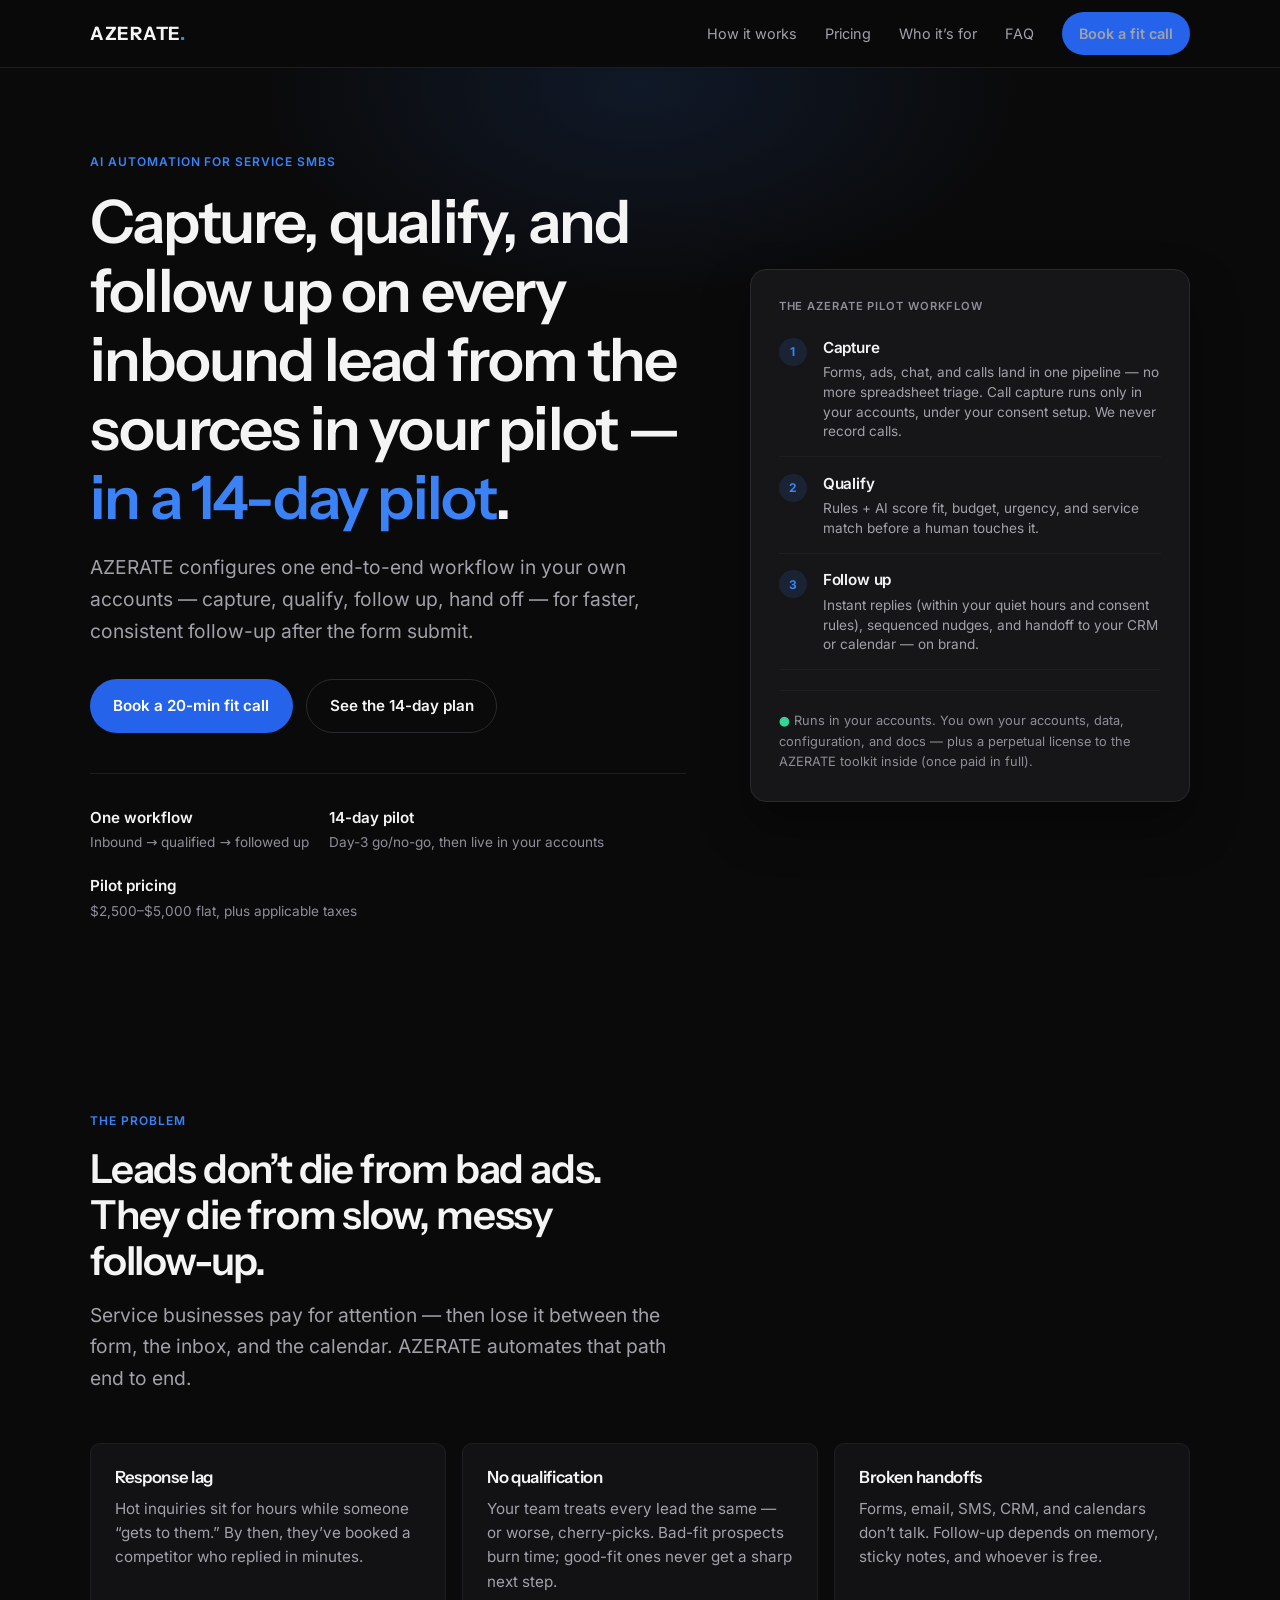
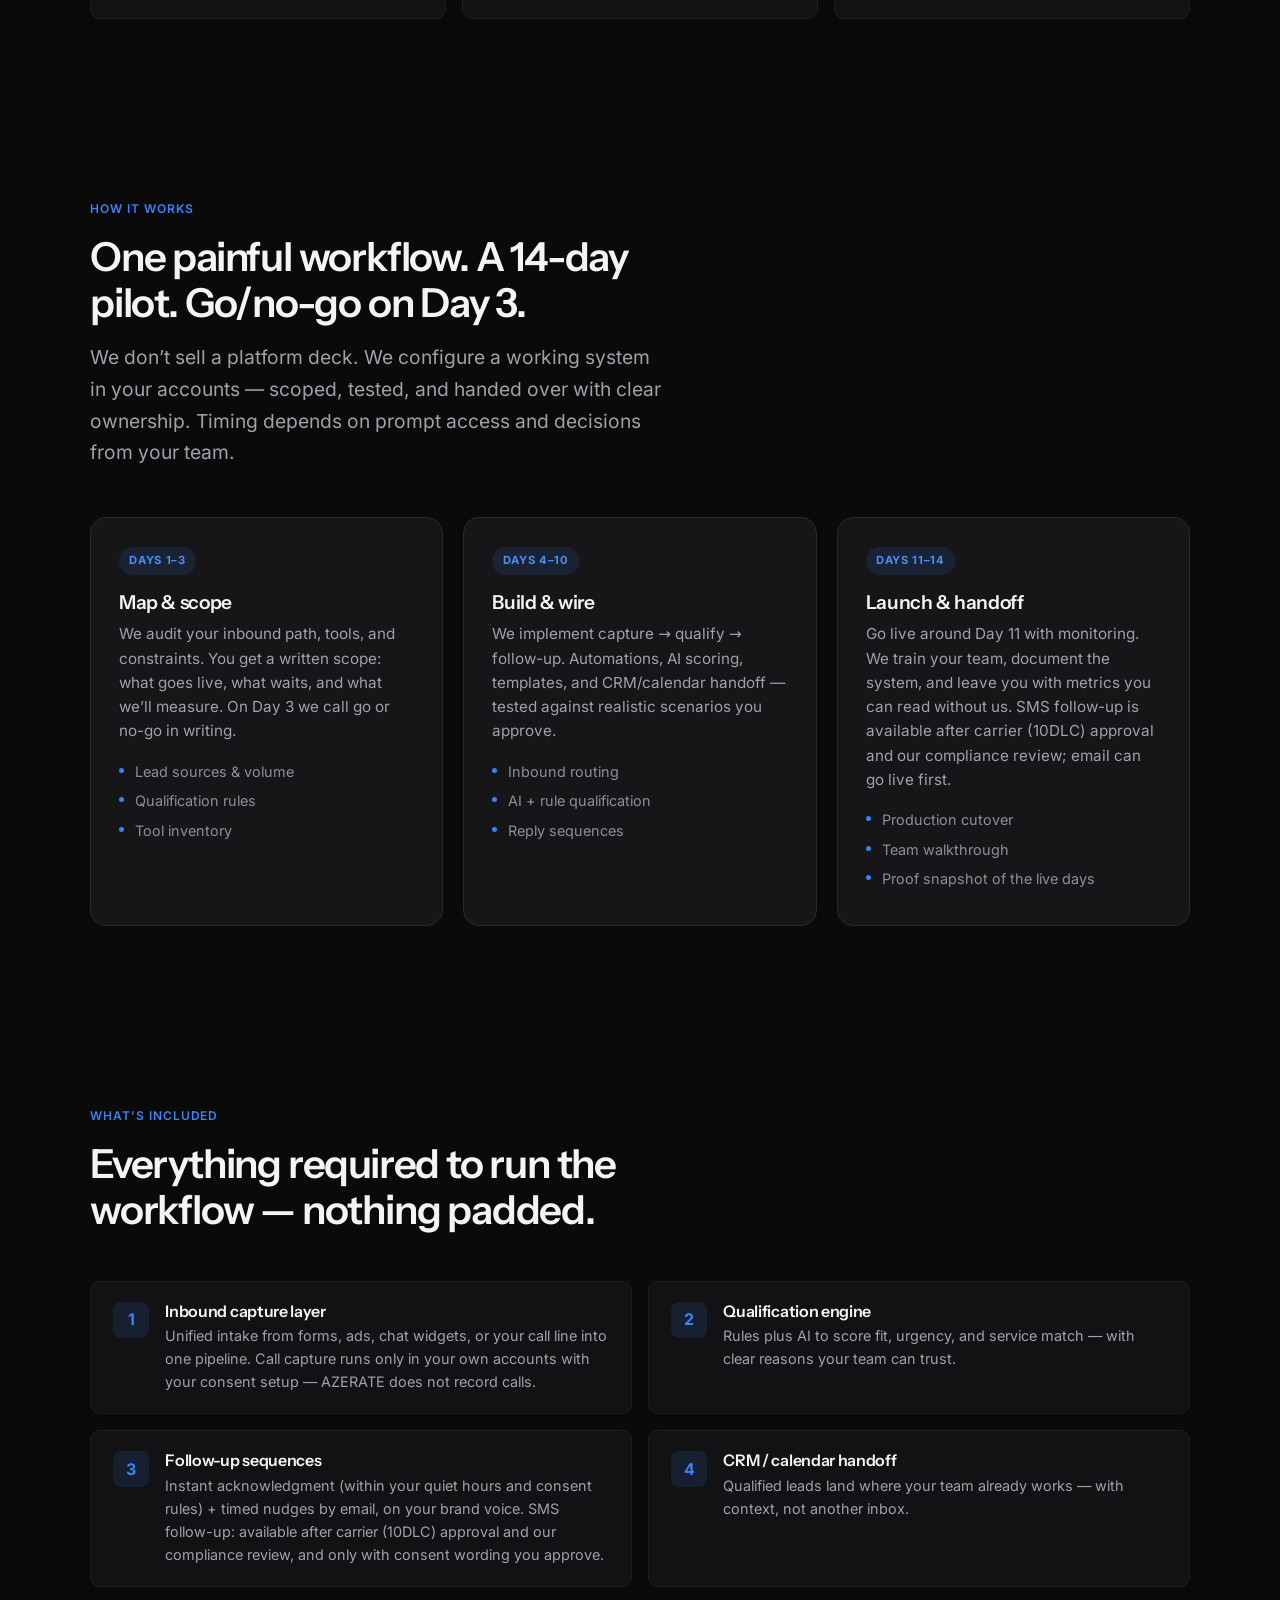
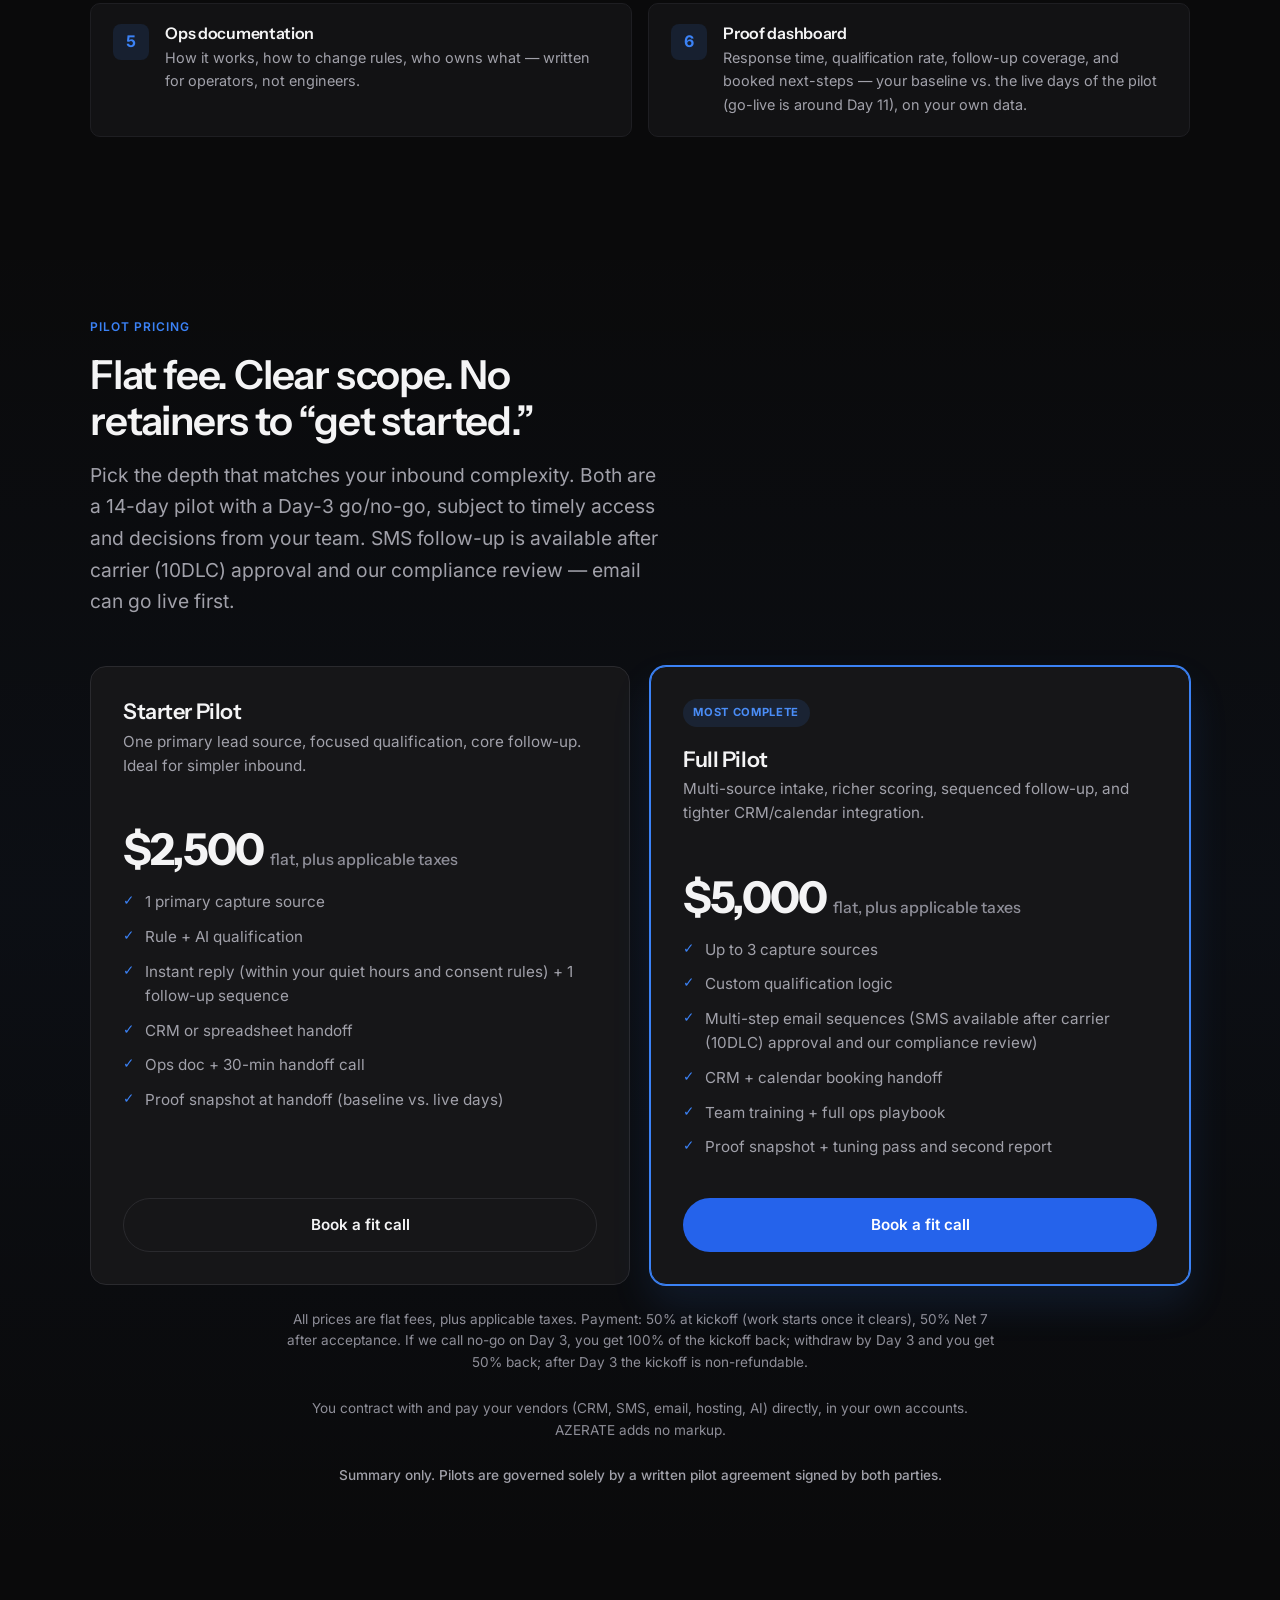
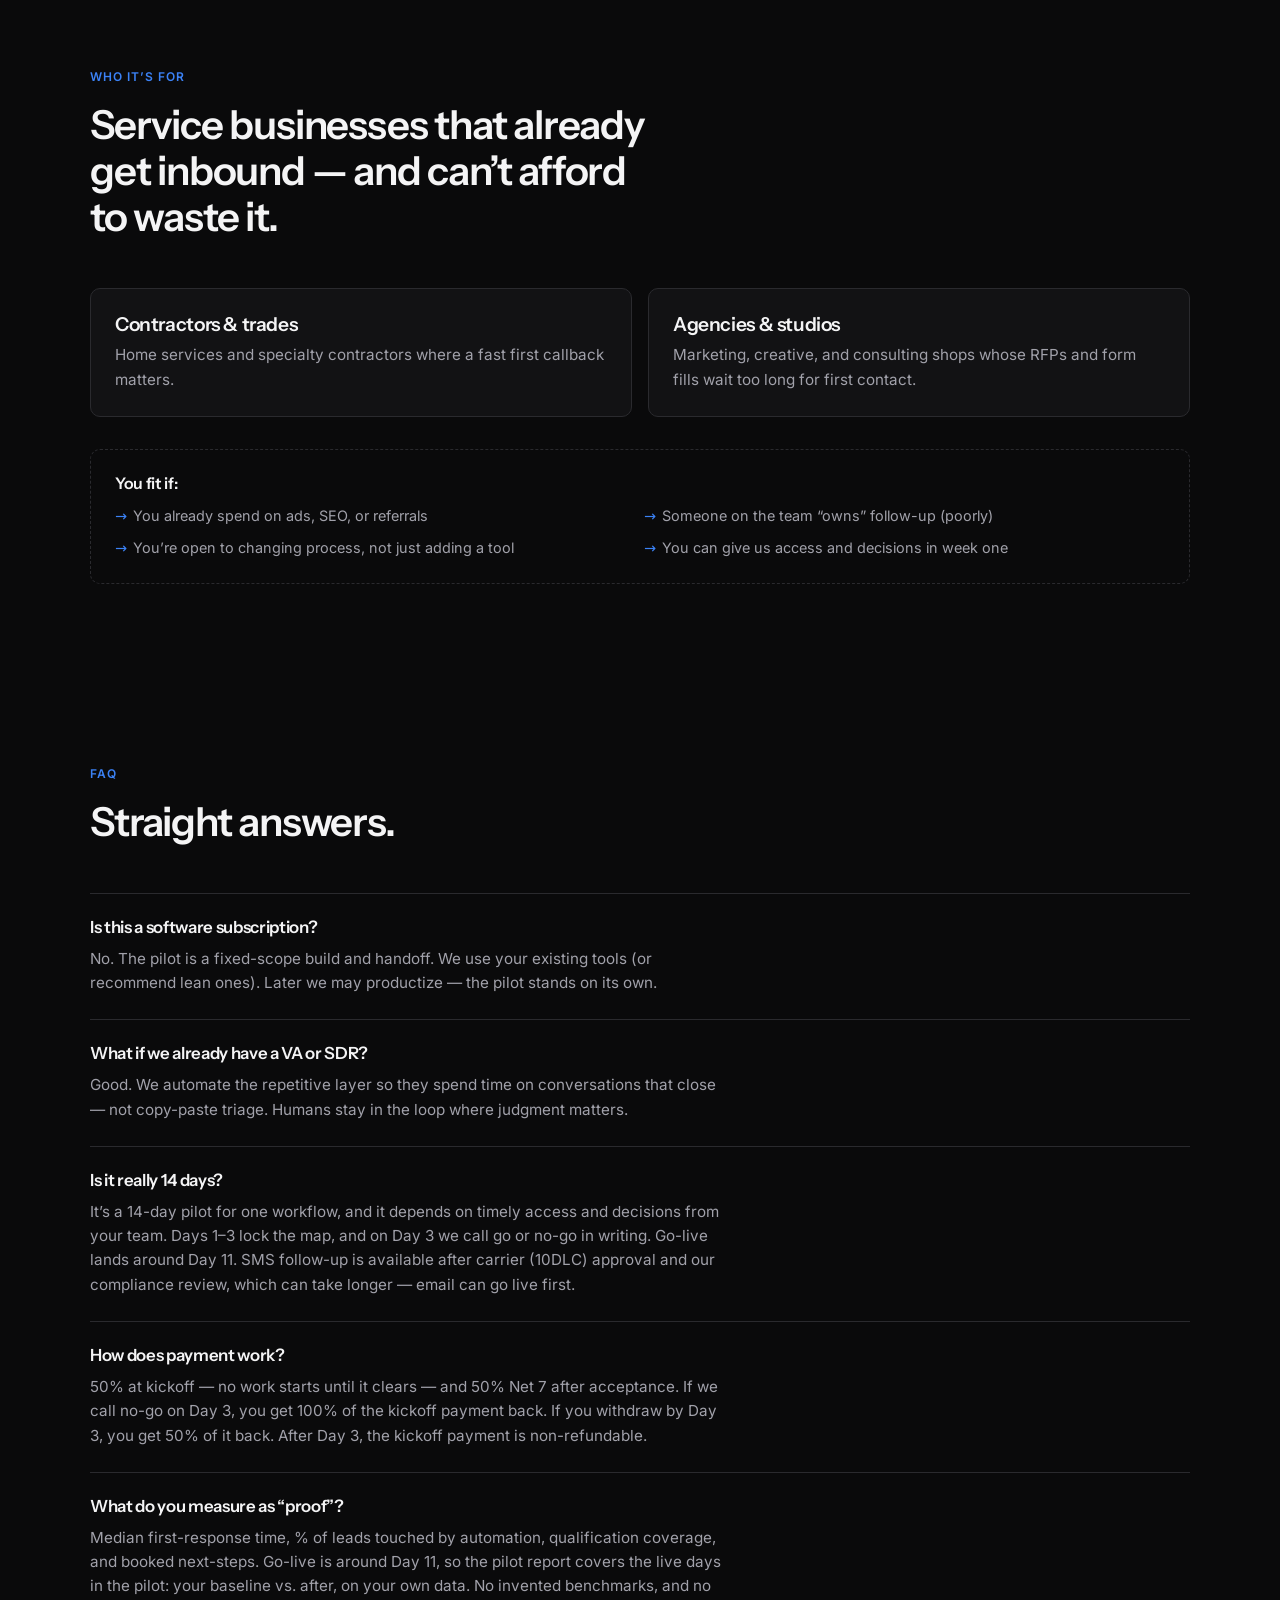
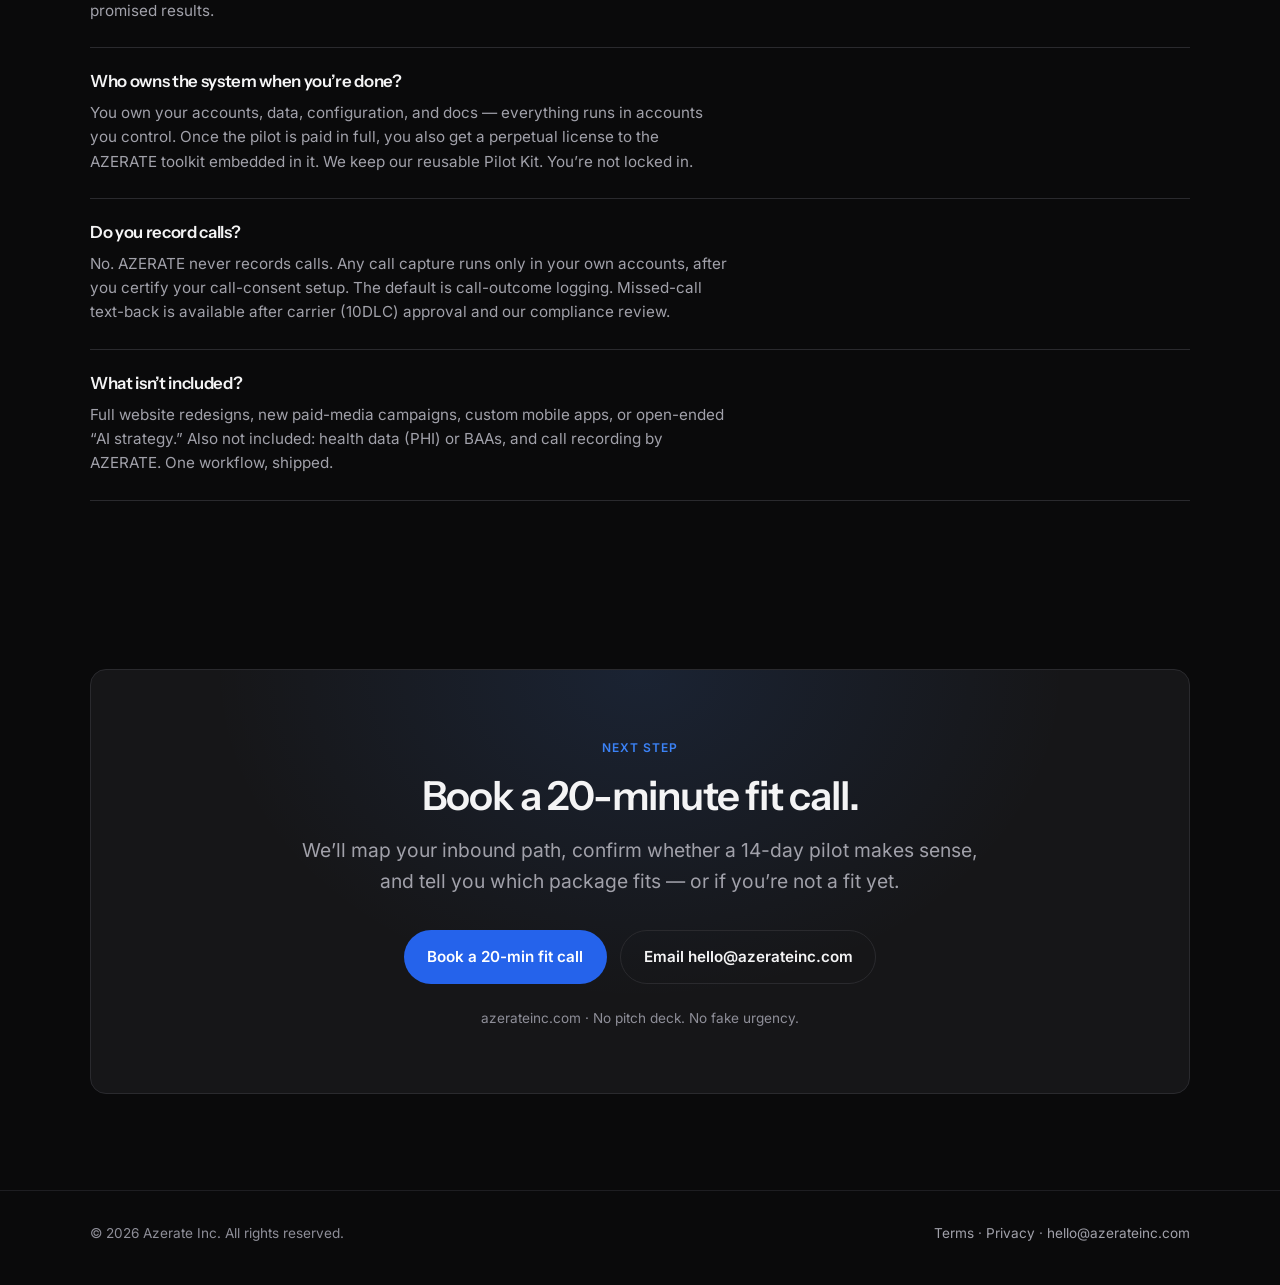
==== commit cd72d8bb: "Pricing note: v0.1 adopted; pilots governed by signed agreement" ====
--- a/index.html
+++ b/index.html
@@ -239,7 +239,7 @@
         </div>
         <p class="price-note">All prices are flat fees, plus applicable taxes. Payment: 50% at kickoff (work starts once it clears), 50% Net 7 after acceptance. If we call no-go on Day 3, you get 100% of the kickoff back; withdraw by Day 3 and you get 50% back; after Day 3 the kickoff is non-refundable.</p>
         <p class="price-note">You contract with and pay your vendors (CRM, SMS, email, hosting, AI) directly, in your own accounts. AZERATE adds no markup.</p>
-        <p class="price-note price-note-strong">Summary only. Pilots are governed solely by a written pilot agreement signed by both parties. We’re taking fit calls now; pilot agreements open shortly.</p>
+        <p class="price-note price-note-strong">Summary only. Pilots are governed solely by a written pilot agreement signed by both parties.</p>
       </div>
     </section>
 
--- a/styles.css
+++ b/styles.css
@@ -464,7 +464,7 @@
   font-weight: 700;
   letter-spacing: 0.06em;
   text-transform: uppercase;
-  color: var(--accent);
+  color: #4a8df7; /* was var(--accent) #3b82f6 (4.29:1); now 4.84:1 on accent-dim over bg-card */
   background: var(--accent-dim);
   padding: 0.3rem 0.65rem;
   border-radius: 999px;
@@ -586,7 +586,7 @@
   font-weight: 700;
   letter-spacing: 0.06em;
   text-transform: uppercase;
-  color: var(--accent);
+  color: #4a8df7; /* was var(--accent) #3b82f6 (4.29:1); now 4.84:1 on accent-dim over bg-card */
   background: var(--accent-dim);
   padding: 0.3rem 0.65rem;
   border-radius: 999px;
